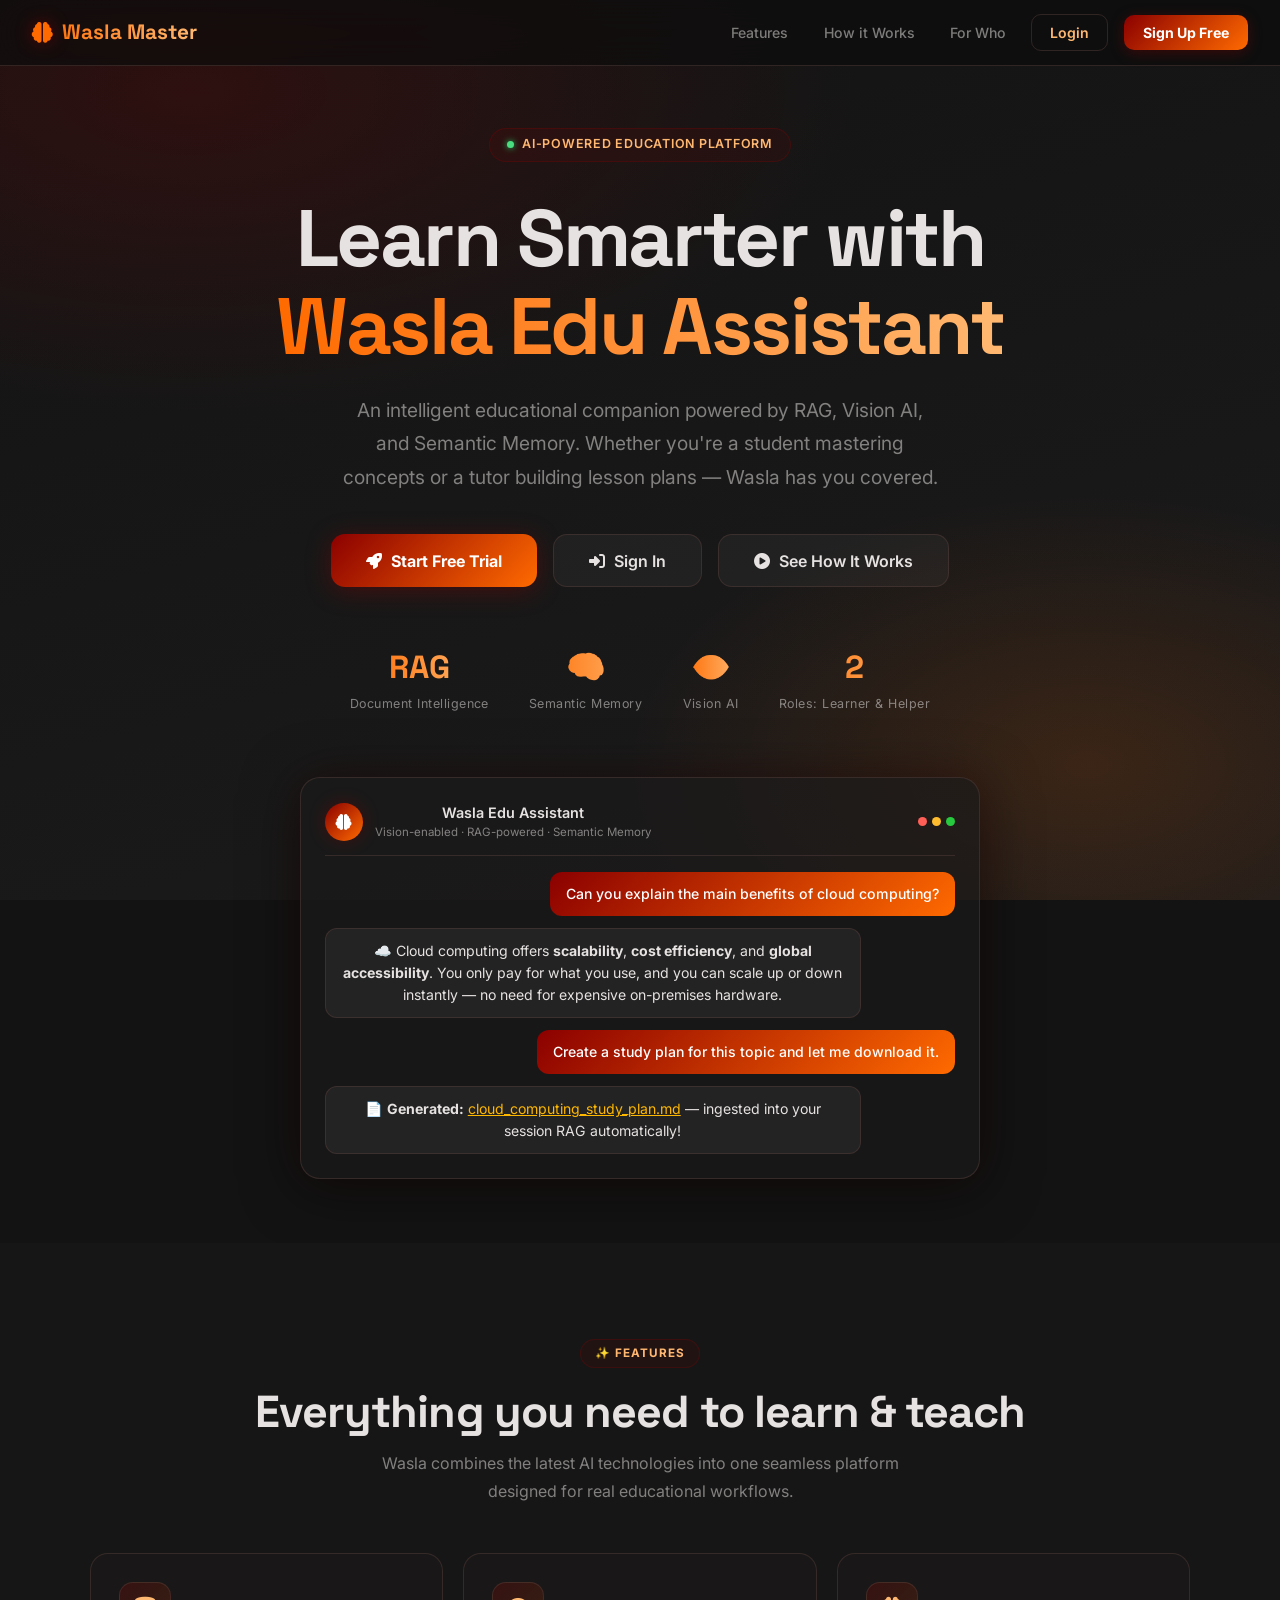
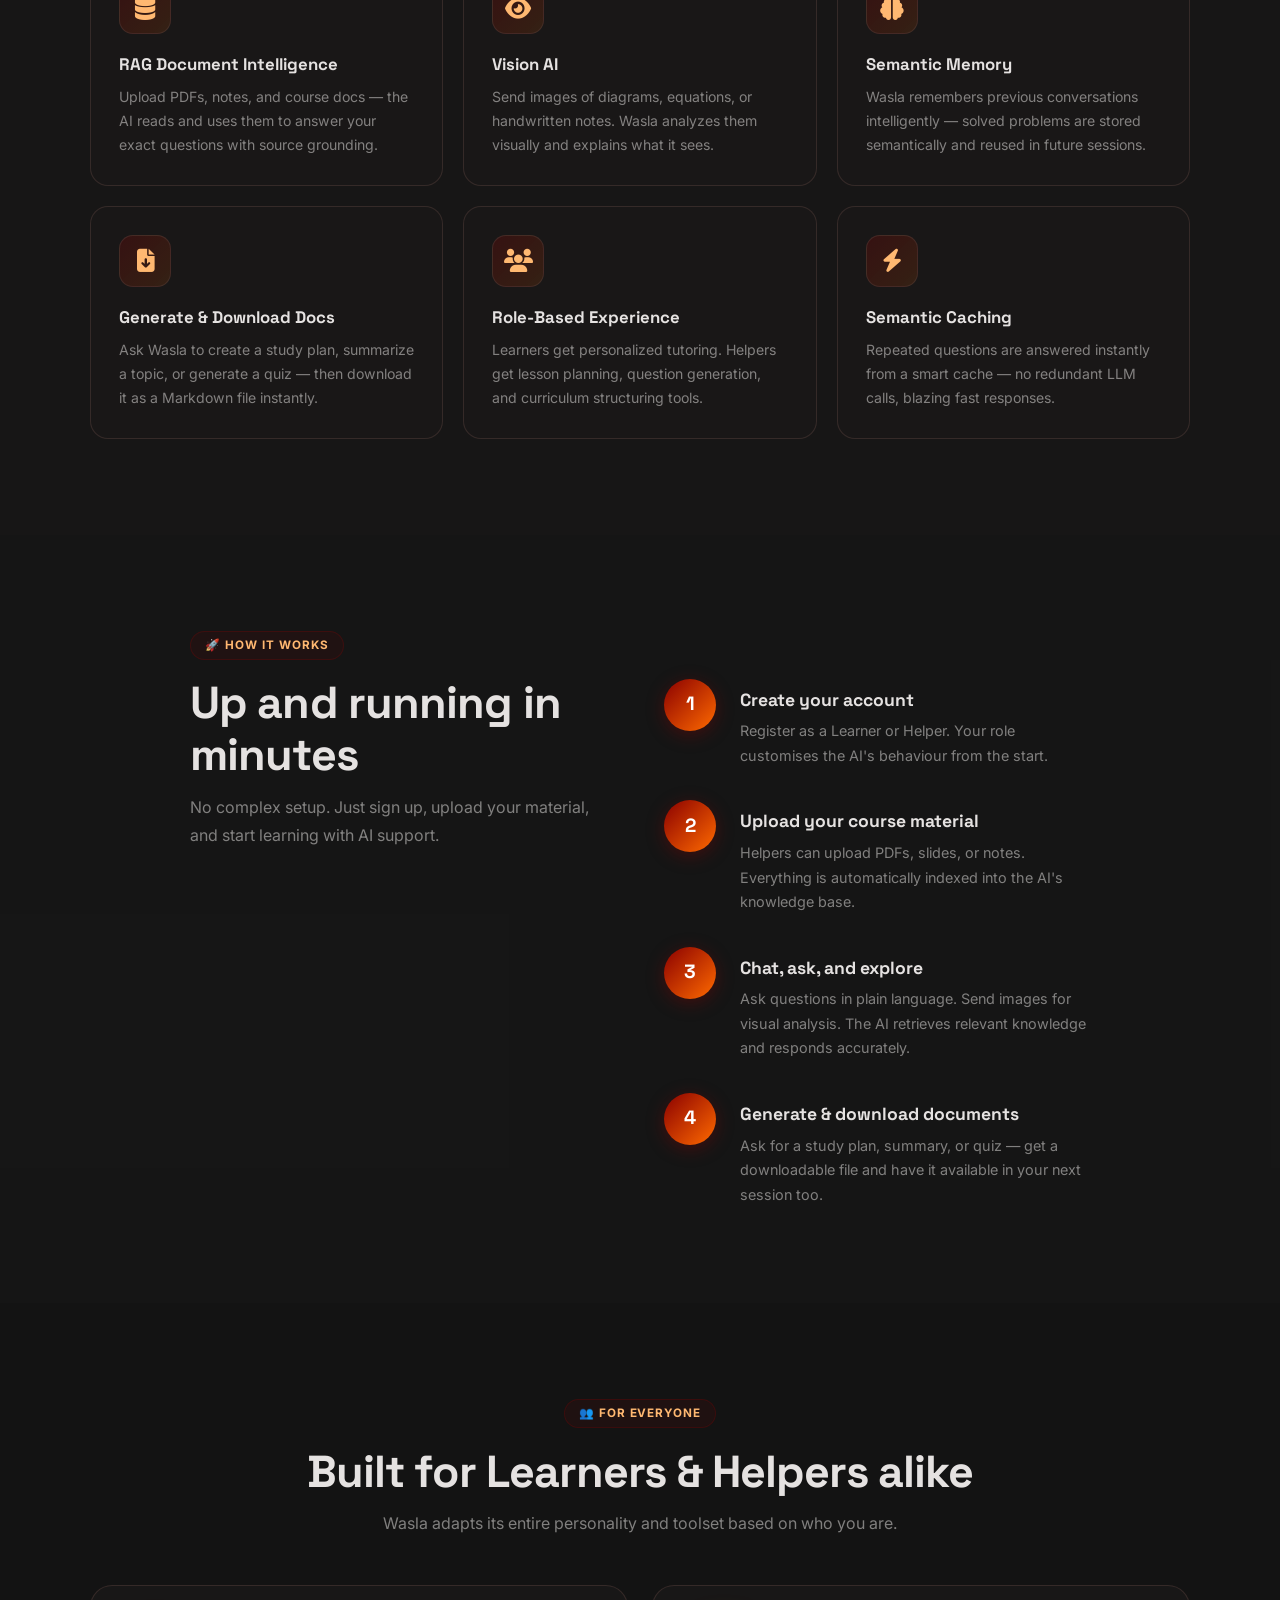
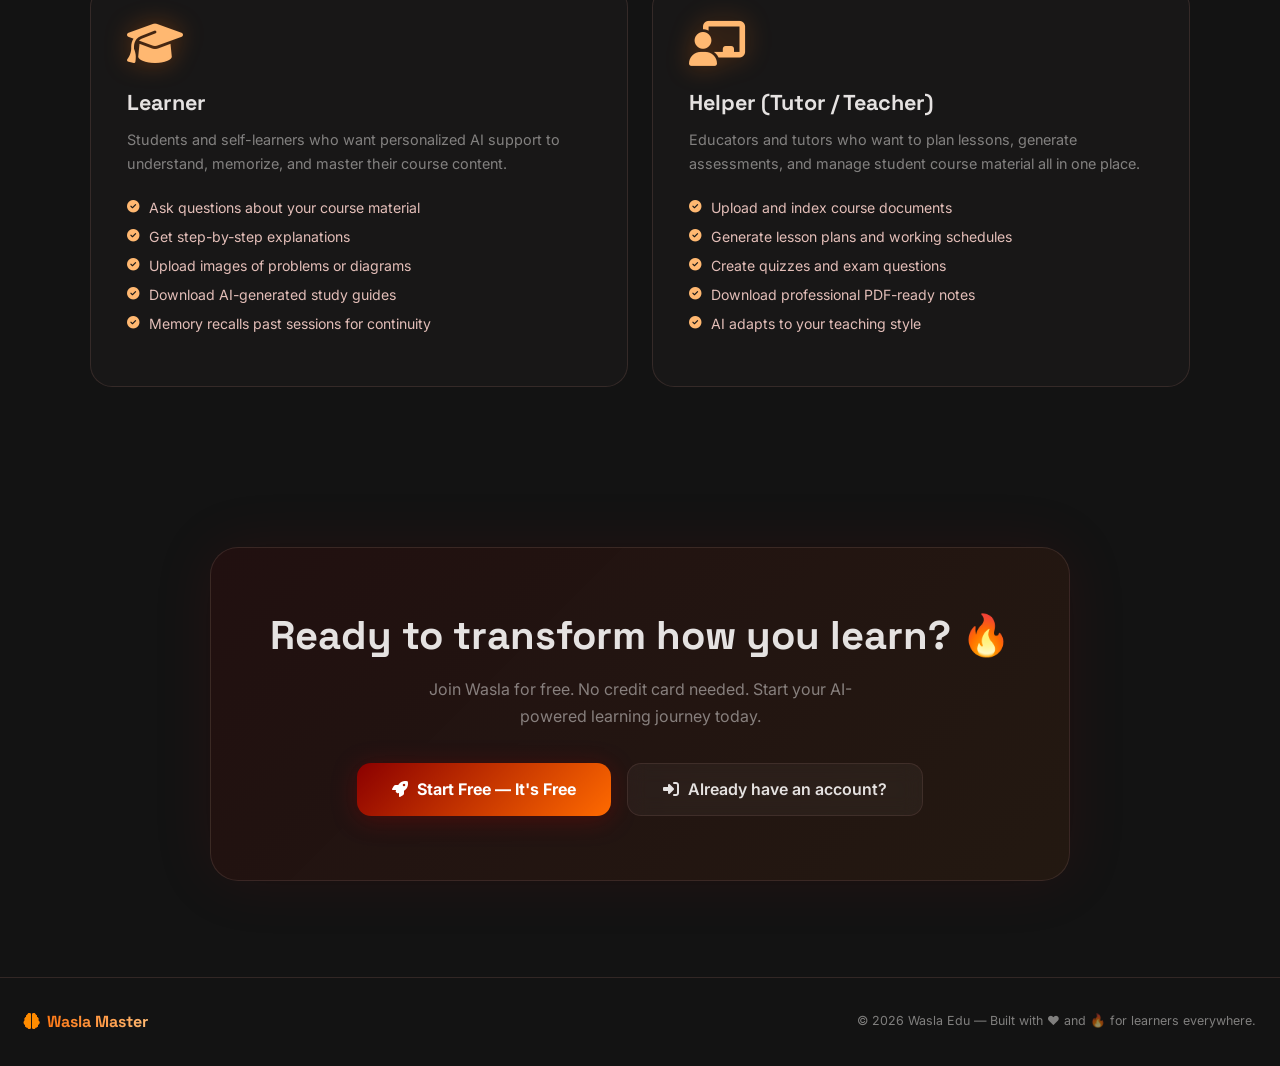
==== EducationalChatbot/templates/landing.html @ 92185893 "Great UI" ====
<!DOCTYPE html>
<html lang="en">

<head>
    <meta charset="UTF-8">
    <meta name="viewport" content="width=device-width, initial-scale=1.0">
    <title>Wasla Edu — AI-Powered Learning Platform</title>
    <meta name="description"
        content="Wasla Edu is an AI-powered educational assistant that helps learners understand, memorize, and master course material with vision, RAG, and semantic memory.">
    <link href="https://cdn.jsdelivr.net/npm/bootstrap@5.3.0/dist/css/bootstrap.min.css" rel="stylesheet">
    <link
        href="https://fonts.googleapis.com/css2?family=Inter:wght@300;400;500;600;700;800&family=Space+Grotesk:wght@400;600;700;800&display=swap"
        rel="stylesheet">
    <link rel="stylesheet" href="https://cdnjs.cloudflare.com/ajax/libs/font-awesome/6.4.0/css/all.min.css">
    <style>
        /* ── Crimson Hearth Token System ── */
        :root {
            --primary: #8B0000;
            --secondary: #FF6A00;
            --tertiary: #FFB871;
            --prim-soft: #FFB4A8;
            --tri-cont: #633800;
            --bg: #131313;
            --bg-low: #1C1B1B;
            --bg-high: #2A2A2A;
            --bg-bright: #393939;
            --txt-1: #E5E2E1;
            --txt-var: #E3BEB8;
            --txt-m: rgba(229, 226, 225, .52);
            --brd: rgba(90, 64, 60, .45);
            --brd-h: rgba(255, 106, 0, .4);
            --err: #93000A;
            --grad: linear-gradient(135deg, #8B0000, #FF6A00);
            --grad-w: linear-gradient(90deg, #FF6A00, #FFB871);
        }

        *,
        *::before,
        *::after {
            box-sizing: border-box;
            margin: 0;
            padding: 0;
        }

        html {
            scroll-behavior: smooth;
        }

        body {
            background: var(--bg);
            color: var(--txt-1);
            font-family: 'Inter', sans-serif;
            overflow-x: hidden;
        }

        body::before {
            content: '';
            position: fixed;
            inset: 0;
            z-index: 0;
            pointer-events: none;
            background:
                radial-gradient(ellipse 80% 55% at 15% 10%, rgba(139, 0, 0, .22) 0%, transparent 65%),
                radial-gradient(ellipse 60% 50% at 85% 85%, rgba(255, 106, 0, .14) 0%, transparent 60%),
                linear-gradient(165deg, #131313 0%, #1C1B1B 100%);
        }

        /* ── Navbar ── */
        .lp-nav {
            position: fixed;
            top: 0;
            left: 0;
            right: 0;
            z-index: 100;
            background: rgba(14, 14, 14, .78);
            backdrop-filter: blur(24px) saturate(180%);
            -webkit-backdrop-filter: blur(24px) saturate(180%);
            border-bottom: 1px solid var(--brd);
            padding: 0.85rem 2rem;
            display: flex;
            align-items: center;
            justify-content: space-between;
        }

        .lp-brand {
            font-family: 'Space Grotesk', sans-serif;
            font-size: 1.3rem;
            font-weight: 800;
            background: var(--grad-w);
            -webkit-background-clip: text;
            -webkit-text-fill-color: transparent;
            background-clip: text;
            display: flex;
            align-items: center;
            gap: 0.55rem;
            text-decoration: none;
        }

        .lp-brand i {
            -webkit-text-fill-color: initial;
            color: var(--secondary);
            filter: drop-shadow(0 0 8px rgba(139, 0, 0, .6));
        }

        .lp-nav-links {
            display: flex;
            align-items: center;
            gap: 1rem;
        }

        .lp-link {
            color: var(--txt-m);
            font-size: 0.88rem;
            font-weight: 500;
            text-decoration: none;
            padding: 0.4rem 0.6rem;
            border-radius: 8px;
            transition: color .2s, background .2s;
        }

        .lp-link:hover {
            color: var(--txt-1);
            background: rgba(139, 0, 0, .1);
        }

        .btn-nav-login {
            border: 1px solid var(--brd);
            border-radius: 10px;
            padding: 0.45rem 1.1rem;
            color: var(--tertiary);
            background: transparent;
            font-size: 0.88rem;
            font-weight: 600;
            text-decoration: none;
            transition: all .2s;
        }

        .btn-nav-login:hover {
            background: rgba(139, 0, 0, .12);
            border-color: var(--brd-h);
            color: var(--tertiary);
        }

        .btn-nav-cta {
            background: var(--grad);
            border: none;
            border-radius: 10px;
            padding: 0.45rem 1.2rem;
            color: #fff;
            font-size: 0.88rem;
            font-weight: 700;
            text-decoration: none;
            transition: all .2s;
            box-shadow: 0 3px 14px rgba(139, 0, 0, .35);
        }

        .btn-nav-cta:hover {
            transform: translateY(-1px);
            box-shadow: 0 5px 22px rgba(255, 106, 0, .45);
            color: #fff;
        }

        /* ── Hero ── */
        .hero {
            position: relative;
            z-index: 1;
            min-height: 100vh;
            display: flex;
            flex-direction: column;
            align-items: center;
            justify-content: center;
            text-align: center;
            padding: 8rem 1.5rem 4rem;
        }

        .hero-badge {
            display: inline-flex;
            align-items: center;
            gap: 0.5rem;
            background: rgba(139, 0, 0, .1);
            border: 1px solid rgba(139, 0, 0, .28);
            border-radius: 50px;
            padding: 0.4rem 1.1rem;
            font-size: 0.78rem;
            font-weight: 600;
            letter-spacing: 0.06em;
            color: var(--tertiary);
            text-transform: uppercase;
            margin-bottom: 2rem;
            animation: fadeInDown 0.7s ease both;
        }

        .hero-badge span {
            width: 7px;
            height: 7px;
            border-radius: 50%;
            background: #4ade80;
            box-shadow: 0 0 6px #22c55e;
            animation: pulse 2s infinite;
        }

        @keyframes pulse {

            0%,
            100% {
                opacity: 1
            }

            50% {
                opacity: .5
            }
        }

        .hero-title {
            font-family: 'Space Grotesk', sans-serif;
            font-size: clamp(2.6rem, 7vw, 5rem);
            font-weight: 800;
            line-height: 1.1;
            letter-spacing: -0.03em;
            margin-bottom: 1.5rem;
            animation: fadeInDown 0.8s 0.1s ease both;
        }

        .hero-title .grad {
            background: var(--grad-w);
            -webkit-background-clip: text;
            -webkit-text-fill-color: transparent;
            background-clip: text;
        }

        .hero-sub {
            font-size: clamp(1rem, 2.5vw, 1.2rem);
            color: var(--txt-m);
            max-width: 600px;
            line-height: 1.75;
            margin-bottom: 2.5rem;
            animation: fadeInDown 0.8s 0.2s ease both;
        }

        .hero-ctas {
            display: flex;
            flex-wrap: wrap;
            gap: 1rem;
            justify-content: center;
            animation: fadeInDown 0.8s 0.3s ease both;
        }

        .btn-hero-primary {
            background: var(--grad);
            border: none;
            border-radius: 14px;
            padding: 0.85rem 2.2rem;
            font-size: 1rem;
            font-weight: 700;
            color: #fff;
            text-decoration: none;
            display: inline-flex;
            align-items: center;
            gap: 0.55rem;
            box-shadow: 0 4px 24px rgba(139, 0, 0, .38);
            transition: all .22s;
        }

        .btn-hero-primary:hover {
            transform: translateY(-3px) scale(1.03);
            box-shadow: 0 8px 36px rgba(255, 106, 0, .5);
            color: #fff;
        }

        .btn-hero-secondary {
            background: rgba(255, 255, 255, .04);
            border: 1px solid var(--brd);
            border-radius: 14px;
            padding: 0.85rem 2.2rem;
            font-size: 1rem;
            font-weight: 600;
            color: var(--txt-1);
            text-decoration: none;
            display: inline-flex;
            align-items: center;
            gap: 0.55rem;
            backdrop-filter: blur(10px);
            transition: all .22s;
        }

        .btn-hero-secondary:hover {
            background: rgba(139, 0, 0, .1);
            border-color: var(--brd-h);
            color: var(--txt-1);
            transform: translateY(-2px);
        }

        .hero-stats {
            display: flex;
            gap: 2.5rem;
            flex-wrap: wrap;
            justify-content: center;
            margin-top: 3.5rem;
            animation: fadeIn 1s 0.5s ease both;
        }

        .stat {
            text-align: center;
        }

        .stat-num {
            font-family: 'Space Grotesk', sans-serif;
            font-size: 2rem;
            font-weight: 800;
            background: var(--grad-w);
            -webkit-background-clip: text;
            -webkit-text-fill-color: transparent;
            background-clip: text;
        }

        .stat-label {
            font-size: 0.78rem;
            color: var(--txt-m);
            margin-top: 0.2rem;
            letter-spacing: 0.04em;
        }

        /* chat preview */
        .hero-visual {
            position: relative;
            z-index: 1;
            margin-top: 4rem;
            animation: fadeInUp 1s 0.4s ease both;
        }

        .chat-preview {
            background: rgba(28, 27, 27, .7);
            border: 1px solid var(--brd);
            border-radius: 20px;
            padding: 1.5rem;
            max-width: 680px;
            margin: 0 auto;
            backdrop-filter: blur(24px);
            box-shadow: 0 8px 56px rgba(0, 0, 0, .55), 0 0 48px rgba(139, 0, 0, .12);
        }

        .chat-preview-header {
            display: flex;
            align-items: center;
            gap: 0.75rem;
            border-bottom: 1px solid var(--brd);
            padding-bottom: 0.85rem;
            margin-bottom: 1rem;
        }

        .cp-avatar {
            width: 38px;
            height: 38px;
            border-radius: 50%;
            background: var(--grad);
            display: flex;
            align-items: center;
            justify-content: center;
            font-size: 1rem;
            color: #fff;
            box-shadow: 0 0 16px rgba(139, 0, 0, .35);
        }

        .cp-title {
            font-weight: 600;
            font-size: 0.9rem;
            color: var(--txt-1);
        }

        .cp-sub {
            font-size: 0.72rem;
            color: var(--txt-m);
        }

        .cp-dots {
            display: flex;
            gap: 5px;
            margin-left: auto;
        }

        .cp-dots span {
            width: 9px;
            height: 9px;
            border-radius: 50%;
        }

        .cp-dots span:nth-child(1) {
            background: #ff5f56;
        }

        .cp-dots span:nth-child(2) {
            background: #febc2e;
        }

        .cp-dots span:nth-child(3) {
            background: #27c93f;
        }

        .cp-messages {
            display: flex;
            flex-direction: column;
            gap: 0.75rem;
        }

        .cp-bubble {
            padding: 0.7rem 1rem;
            border-radius: 12px;
            font-size: 0.88rem;
            line-height: 1.55;
            max-width: 85%;
        }

        .cp-bubble.bot {
            background: rgba(255, 255, 255, .05);
            border: 1px solid var(--brd);
            color: var(--txt-1);
        }

        .cp-bubble.user {
            background: var(--grad);
            color: #fff;
            font-weight: 500;
            align-self: flex-end;
        }

        /* ── Section base ── */
        section {
            position: relative;
            z-index: 1;
            padding: 6rem 1.5rem;
        }

        .section-label {
            display: inline-block;
            background: rgba(139, 0, 0, .1);
            border: 1px solid rgba(139, 0, 0, .25);
            border-radius: 50px;
            padding: 0.3rem 0.9rem;
            font-size: 0.73rem;
            font-weight: 700;
            letter-spacing: 0.08em;
            color: var(--tertiary);
            text-transform: uppercase;
            margin-bottom: 1.1rem;
        }

        .section-title {
            font-family: 'Space Grotesk', sans-serif;
            font-size: clamp(1.8rem, 4vw, 2.8rem);
            font-weight: 800;
            line-height: 1.15;
            letter-spacing: -0.02em;
        }

        .section-sub {
            font-size: 1rem;
            color: var(--txt-m);
            max-width: 560px;
            line-height: 1.75;
            margin-top: 0.75rem;
        }

        /* ── Features ── */
        #features {
            background: rgba(28, 27, 27, .5);
        }

        .feature-grid {
            display: grid;
            grid-template-columns: repeat(auto-fit, minmax(270px, 1fr));
            gap: 1.25rem;
            margin-top: 3rem;
        }

        .feature-card {
            background: rgba(28, 27, 27, .7);
            border: 1px solid var(--brd);
            border-radius: 18px;
            padding: 1.75rem;
            transition: transform .25s, box-shadow .25s, border-color .25s;
        }

        .feature-card:hover {
            transform: translateY(-6px);
            box-shadow: 0 12px 40px rgba(139, 0, 0, .2);
            border-color: var(--brd-h);
        }

        .feature-icon {
            width: 52px;
            height: 52px;
            border-radius: 14px;
            background: linear-gradient(135deg, rgba(139, 0, 0, .25), rgba(255, 106, 0, .12));
            border: 1px solid var(--brd);
            display: flex;
            align-items: center;
            justify-content: center;
            font-size: 1.45rem;
            color: var(--tertiary);
            margin-bottom: 1.1rem;
        }

        .feature-title {
            font-family: 'Space Grotesk', sans-serif;
            font-size: 1.05rem;
            font-weight: 700;
            margin-bottom: 0.5rem;
            color: var(--txt-1);
        }

        .feature-desc {
            font-size: 0.88rem;
            color: var(--txt-m);
            line-height: 1.7;
        }

        /* ── How To Use ── */
        .steps {
            display: flex;
            flex-direction: column;
            gap: 2rem;
            margin-top: 3rem;
            max-width: 750px;
        }

        .step {
            display: flex;
            gap: 1.5rem;
            align-items: flex-start;
        }

        .step-num {
            flex-shrink: 0;
            width: 52px;
            height: 52px;
            border-radius: 50%;
            background: var(--grad);
            display: flex;
            align-items: center;
            justify-content: center;
            font-family: 'Space Grotesk', sans-serif;
            font-size: 1.2rem;
            font-weight: 800;
            color: #fff;
            box-shadow: 0 4px 18px rgba(139, 0, 0, .38);
        }

        .step-body {
            padding-top: 0.5rem;
        }

        .step-title {
            font-family: 'Space Grotesk', sans-serif;
            font-size: 1.1rem;
            font-weight: 700;
            margin-bottom: 0.4rem;
            color: var(--txt-1);
        }

        .step-desc {
            font-size: 0.9rem;
            color: var(--txt-m);
            line-height: 1.7;
        }

        /* ── Roles ── */
        .roles-grid {
            display: grid;
            grid-template-columns: 1fr 1fr;
            gap: 1.5rem;
            margin-top: 3rem;
        }

        .role-card-lp {
            background: rgba(28, 27, 27, .7);
            border: 1px solid var(--brd);
            border-radius: 22px;
            padding: 2.25rem;
            transition: transform .25s, box-shadow .25s;
        }

        .role-card-lp:hover {
            transform: translateY(-5px);
            box-shadow: 0 10px 36px rgba(139, 0, 0, .2);
        }

        .role-icon-big {
            font-size: 2.8rem;
            color: var(--tertiary);
            filter: drop-shadow(0 0 12px rgba(255, 106, 0, .35));
            margin-bottom: 1.25rem;
            display: block;
        }

        .role-name-big {
            font-family: 'Space Grotesk', sans-serif;
            font-size: 1.35rem;
            font-weight: 800;
            margin-bottom: 0.5rem;
            color: var(--txt-1);
        }

        .role-desc-big {
            font-size: 0.9rem;
            color: var(--txt-m);
            line-height: 1.7;
            margin-bottom: 1.25rem;
        }

        .role-bullets {
            list-style: none;
            padding: 0;
            display: flex;
            flex-direction: column;
            gap: 0.5rem;
        }

        .role-bullets li {
            font-size: 0.88rem;
            color: var(--txt-var);
            display: flex;
            gap: 0.6rem;
            align-items: center;
        }

        .role-bullets li i {
            color: var(--tertiary);
            font-size: 0.78rem;
            flex-shrink: 0;
        }

        /* ── CTA Banner ── */
        .cta-banner {
            background: linear-gradient(135deg, rgba(139, 0, 0, .12), rgba(255, 106, 0, .07));
            border: 1px solid var(--brd);
            border-radius: 28px;
            text-align: center;
            padding: 4rem 2rem;
            box-shadow: 0 0 60px rgba(139, 0, 0, .12);
        }

        .cta-title {
            font-family: 'Space Grotesk', sans-serif;
            font-size: clamp(1.8rem, 4vw, 2.5rem);
            font-weight: 800;
            margin-bottom: 1rem;
        }

        .cta-sub {
            font-size: 1rem;
            color: var(--txt-m);
            max-width: 480px;
            margin: 0 auto 2rem;
            line-height: 1.7;
        }

        /* ── Footer ── */
        footer {
            position: relative;
            z-index: 1;
            border-top: 1px solid var(--brd);
            padding: 2rem 1.5rem;
            display: flex;
            justify-content: space-between;
            align-items: center;
            flex-wrap: wrap;
            gap: 1rem;
        }

        footer .brand {
            font-family: 'Space Grotesk', sans-serif;
            font-size: 1rem;
            font-weight: 700;
            background: var(--grad-w);
            -webkit-background-clip: text;
            -webkit-text-fill-color: transparent;
            background-clip: text;
        }

        footer .copy {
            font-size: 0.78rem;
            color: var(--txt-m);
        }

        @keyframes fadeInDown {
            from {
                opacity: 0;
                transform: translateY(-24px)
            }

            to {
                opacity: 1;
                transform: none
            }
        }

        @keyframes fadeInUp {
            from {
                opacity: 0;
                transform: translateY(24px)
            }

            to {
                opacity: 1;
                transform: none
            }
        }

        @keyframes fadeIn {
            from {
                opacity: 0
            }

            to {
                opacity: 1
            }
        }

        .reveal {
            opacity: 0;
            transform: translateY(30px);
            transition: opacity .7s ease, transform .7s ease;
        }

        .reveal.visible {
            opacity: 1;
            transform: none;
        }

        @media(max-width:768px) {
            .roles-grid {
                grid-template-columns: 1fr;
            }

            .lp-nav-links .lp-link {
                display: none;
            }

            #how-to-use>div {
                grid-template-columns: 1fr !important;
            }
        }

        @media(max-width:480px) {
            .lp-nav {
                padding: .8rem 1rem;
            }

            .hero {
                padding: 7rem 1rem 3rem;
            }

            .btn-hero-primary,
            .btn-hero-secondary {
                padding: .75rem 1.5rem;
                font-size: .92rem;
            }
        }
    </style>
</head>

<body>

    <!-- ── Nav ─────────────────────────────────────────────────────────── -->
    <nav class="lp-nav">
        <a class="lp-brand" href="/landing">
            <i class="fas fa-brain"></i> Wasla Master
        </a>
        <div class="lp-nav-links">
            <a class="lp-link" href="#features">Features</a>
            <a class="lp-link" href="#how-to-use">How it Works</a>
            <a class="lp-link" href="#roles">For Who</a>
            <a class="btn-nav-login" href="/login">Login</a>
            <a class="btn-nav-cta" href="/register">Sign Up Free</a>
        </div>
    </nav>

    <!-- ── Hero ─────────────────────────────────────────────────────────── -->
    <section class="hero" id="home">
        <div class="hero-badge">
            <span></span> AI-Powered Education Platform
        </div>
        <h1 class="hero-title">
            Learn Smarter with<br>
            <span class="grad">Wasla Edu Assistant</span>
        </h1>
        <p class="hero-sub">
            An intelligent educational companion powered by RAG, Vision AI, and Semantic Memory.
            Whether you're a student mastering concepts or a tutor building lesson plans — Wasla has you covered.
        </p>
        <div class="hero-ctas">
            <a href="/register" class="btn-hero-primary">
                <i class="fas fa-rocket"></i> Start Free Trial
            </a>
            <a href="/login" class="btn-hero-secondary">
                <i class="fas fa-sign-in-alt"></i> Sign In
            </a>
            <a href="#how-to-use" class="btn-hero-secondary">
                <i class="fas fa-play-circle"></i> See How It Works
            </a>
        </div>

        <div class="hero-stats">
            <div class="stat">
                <div class="stat-num">RAG</div>
                <div class="stat-label">Document Intelligence</div>
            </div>
            <div class="stat">
                <div class="stat-num">🧠</div>
                <div class="stat-label">Semantic Memory</div>
            </div>
            <div class="stat">
                <div class="stat-num">👁️</div>
                <div class="stat-label">Vision AI</div>
            </div>
            <div class="stat">
                <div class="stat-num">2</div>
                <div class="stat-label">Roles: Learner & Helper</div>
            </div>
        </div>

        <!-- chat preview card -->
        <div class="hero-visual" style="width: 100%; max-width: 680px;">
            <div class="chat-preview">
                <div class="chat-preview-header">
                    <div class="cp-avatar"><i class="fas fa-brain"></i></div>
                    <div>
                        <div class="cp-title">Wasla Edu Assistant</div>
                        <div class="cp-sub">Vision-enabled · RAG-powered · Semantic Memory</div>
                    </div>
                    <div class="cp-dots">
                        <span></span><span></span><span></span>
                    </div>
                </div>
                <div class="cp-messages">
                    <div class="cp-bubble user">Can you explain the main benefits of cloud computing?</div>
                    <div class="cp-bubble bot">
                        ☁️ Cloud computing offers <strong>scalability</strong>, <strong>cost efficiency</strong>, and
                        <strong>global accessibility</strong>. You only pay for what you use, and you can scale up or
                        down instantly — no need for expensive on-premises hardware.
                    </div>
                    <div class="cp-bubble user">Create a study plan for this topic and let me download it.</div>
                    <div class="cp-bubble bot">
                        📄 <strong>Generated:</strong> <span
                            style="color:#ffb800; text-decoration:underline">cloud_computing_study_plan.md</span> —
                        ingested into your session RAG automatically!
                    </div>
                </div>
            </div>
        </div>
    </section>

    <!-- ── Features ─────────────────────────────────────────────────────── -->
    <section id="features">
        <div style="max-width: 1100px; margin: 0 auto;">
            <div class="text-center reveal">
                <div class="section-label">✨ Features</div>
                <h2 class="section-title">Everything you need to learn & teach</h2>
                <p class="section-sub mx-auto">Wasla combines the latest AI technologies into one seamless platform
                    designed for real educational workflows.</p>
            </div>
            <div class="feature-grid">
                <div class="feature-card reveal">
                    <div class="feature-icon"><i class="fas fa-database"></i></div>
                    <div class="feature-title">RAG Document Intelligence</div>
                    <div class="feature-desc">Upload PDFs, notes, and course docs — the AI reads and uses them to answer
                        your exact questions with source grounding.</div>
                </div>
                <div class="feature-card reveal">
                    <div class="feature-icon"><i class="fas fa-eye"></i></div>
                    <div class="feature-title">Vision AI</div>
                    <div class="feature-desc">Send images of diagrams, equations, or handwritten notes. Wasla analyzes
                        them visually and explains what it sees.</div>
                </div>
                <div class="feature-card reveal">
                    <div class="feature-icon"><i class="fas fa-brain"></i></div>
                    <div class="feature-title">Semantic Memory</div>
                    <div class="feature-desc">Wasla remembers previous conversations intelligently — solved problems are
                        stored semantically and reused in future sessions.</div>
                </div>
                <div class="feature-card reveal">
                    <div class="feature-icon"><i class="fas fa-file-download"></i></div>
                    <div class="feature-title">Generate & Download Docs</div>
                    <div class="feature-desc">Ask Wasla to create a study plan, summarize a topic, or generate a quiz —
                        then download it as a Markdown file instantly.</div>
                </div>
                <div class="feature-card reveal">
                    <div class="feature-icon"><i class="fas fa-users"></i></div>
                    <div class="feature-title">Role-Based Experience</div>
                    <div class="feature-desc">Learners get personalized tutoring. Helpers get lesson planning, question
                        generation, and curriculum structuring tools.</div>
                </div>
                <div class="feature-card reveal">
                    <div class="feature-icon"><i class="fas fa-bolt"></i></div>
                    <div class="feature-title">Semantic Caching</div>
                    <div class="feature-desc">Repeated questions are answered instantly from a smart cache — no
                        redundant LLM calls, blazing fast responses.</div>
                </div>
            </div>
        </div>
    </section>

    <!-- ── How To Use ────────────────────────────────────────────────────── -->
    <section id="how-to-use" style="background: rgba(255,255,255,.012);">
        <div
            style="max-width: 900px; margin: 0 auto; display: grid; grid-template-columns: 1fr 1fr; gap: 3rem; align-items: start;">
            <div class="reveal">
                <div class="section-label">🚀 How It Works</div>
                <h2 class="section-title">Up and running in minutes</h2>
                <p class="section-sub">No complex setup. Just sign up, upload your material, and start learning with AI
                    support.</p>
            </div>
            <div class="steps reveal">
                <div class="step">
                    <div class="step-num">1</div>
                    <div class="step-body">
                        <div class="step-title">Create your account</div>
                        <div class="step-desc">Register as a Learner or Helper. Your role customises the AI's behaviour
                            from the start.</div>
                    </div>
                </div>
                <div class="step">
                    <div class="step-num">2</div>
                    <div class="step-body">
                        <div class="step-title">Upload your course material</div>
                        <div class="step-desc">Helpers can upload PDFs, slides, or notes. Everything is automatically
                            indexed into the AI's knowledge base.</div>
                    </div>
                </div>
                <div class="step">
                    <div class="step-num">3</div>
                    <div class="step-body">
                        <div class="step-title">Chat, ask, and explore</div>
                        <div class="step-desc">Ask questions in plain language. Send images for visual analysis. The AI
                            retrieves relevant knowledge and responds accurately.</div>
                    </div>
                </div>
                <div class="step">
                    <div class="step-num">4</div>
                    <div class="step-body">
                        <div class="step-title">Generate & download documents</div>
                        <div class="step-desc">Ask for a study plan, summary, or quiz — get a downloadable file and have
                            it available in your next session too.</div>
                    </div>
                </div>
            </div>
        </div>
    </section>

    <!-- ── Roles / About ─────────────────────────────────────────────────── -->
    <section id="roles">
        <div style="max-width: 1100px; margin: 0 auto;">
            <div class="text-center reveal">
                <div class="section-label">👥 For Everyone</div>
                <h2 class="section-title">Built for Learners & Helpers alike</h2>
                <p class="section-sub mx-auto">Wasla adapts its entire personality and toolset based on who you are.</p>
            </div>
            <div class="roles-grid reveal" style="margin-top: 3rem;">
                <div class="role-card-lp">
                    <i class="fas fa-graduation-cap role-icon-big"></i>
                    <div class="role-name-big">Learner</div>
                    <div class="role-desc-big">Students and self-learners who want personalized AI support to
                        understand, memorize, and master their course content.</div>
                    <ul class="role-bullets">
                        <li><i class="fas fa-check-circle"></i> Ask questions about your course material</li>
                        <li><i class="fas fa-check-circle"></i> Get step-by-step explanations</li>
                        <li><i class="fas fa-check-circle"></i> Upload images of problems or diagrams</li>
                        <li><i class="fas fa-check-circle"></i> Download AI-generated study guides</li>
                        <li><i class="fas fa-check-circle"></i> Memory recalls past sessions for continuity</li>
                    </ul>
                </div>
                <div class="role-card-lp">
                    <i class="fas fa-chalkboard-teacher role-icon-big"></i>
                    <div class="role-name-big">Helper (Tutor / Teacher)</div>
                    <div class="role-desc-big">Educators and tutors who want to plan lessons, generate assessments, and
                        manage student course material all in one place.</div>
                    <ul class="role-bullets">
                        <li><i class="fas fa-check-circle"></i> Upload and index course documents</li>
                        <li><i class="fas fa-check-circle"></i> Generate lesson plans and working schedules</li>
                        <li><i class="fas fa-check-circle"></i> Create quizzes and exam questions</li>
                        <li><i class="fas fa-check-circle"></i> Download professional PDF-ready notes</li>
                        <li><i class="fas fa-check-circle"></i> AI adapts to your teaching style</li>
                    </ul>
                </div>
            </div>
        </div>
    </section>

    <!-- ── CTA ────────────────────────────────────────────────────────────── -->
    <section style="padding: 4rem 1.5rem 6rem;">
        <div style="max-width: 860px; margin: 0 auto;">
            <div class="cta-banner reveal">
                <h2 class="cta-title">Ready to transform how you learn? 🔥</h2>
                <p class="cta-sub">Join Wasla for free. No credit card needed. Start your AI-powered learning journey
                    today.</p>
                <div style="display:flex; gap:1rem; justify-content:center; flex-wrap:wrap;">
                    <a href="/register" class="btn-hero-primary">
                        <i class="fas fa-rocket"></i> Start Free — It's Free
                    </a>
                    <a href="/login" class="btn-hero-secondary">
                        <i class="fas fa-sign-in-alt"></i> Already have an account?
                    </a>
                </div>
            </div>
        </div>
    </section>

    <!-- ── Footer ─────────────────────────────────────────────────────────── -->
    <footer>
        <span class="brand"><i class="fas fa-brain"
                style="-webkit-text-fill-color:initial;color:#ff8c00;margin-right:.45rem"></i>Wasla Master</span>
        <span class="copy">© 2026 Wasla Edu — Built with ❤️ and 🔥 for learners everywhere.</span>
    </footer>

    <script src="https://cdn.jsdelivr.net/npm/bootstrap@5.3.0/dist/js/bootstrap.bundle.min.js"></script>
    <script>
        /* Scroll reveal */
        const observer = new IntersectionObserver((entries) => {
            entries.forEach(e => { if (e.isIntersecting) e.target.classList.add('visible'); });
        }, { threshold: 0.12 });
        document.querySelectorAll('.reveal').forEach(el => observer.observe(el));
    </script>
</body>

</html>
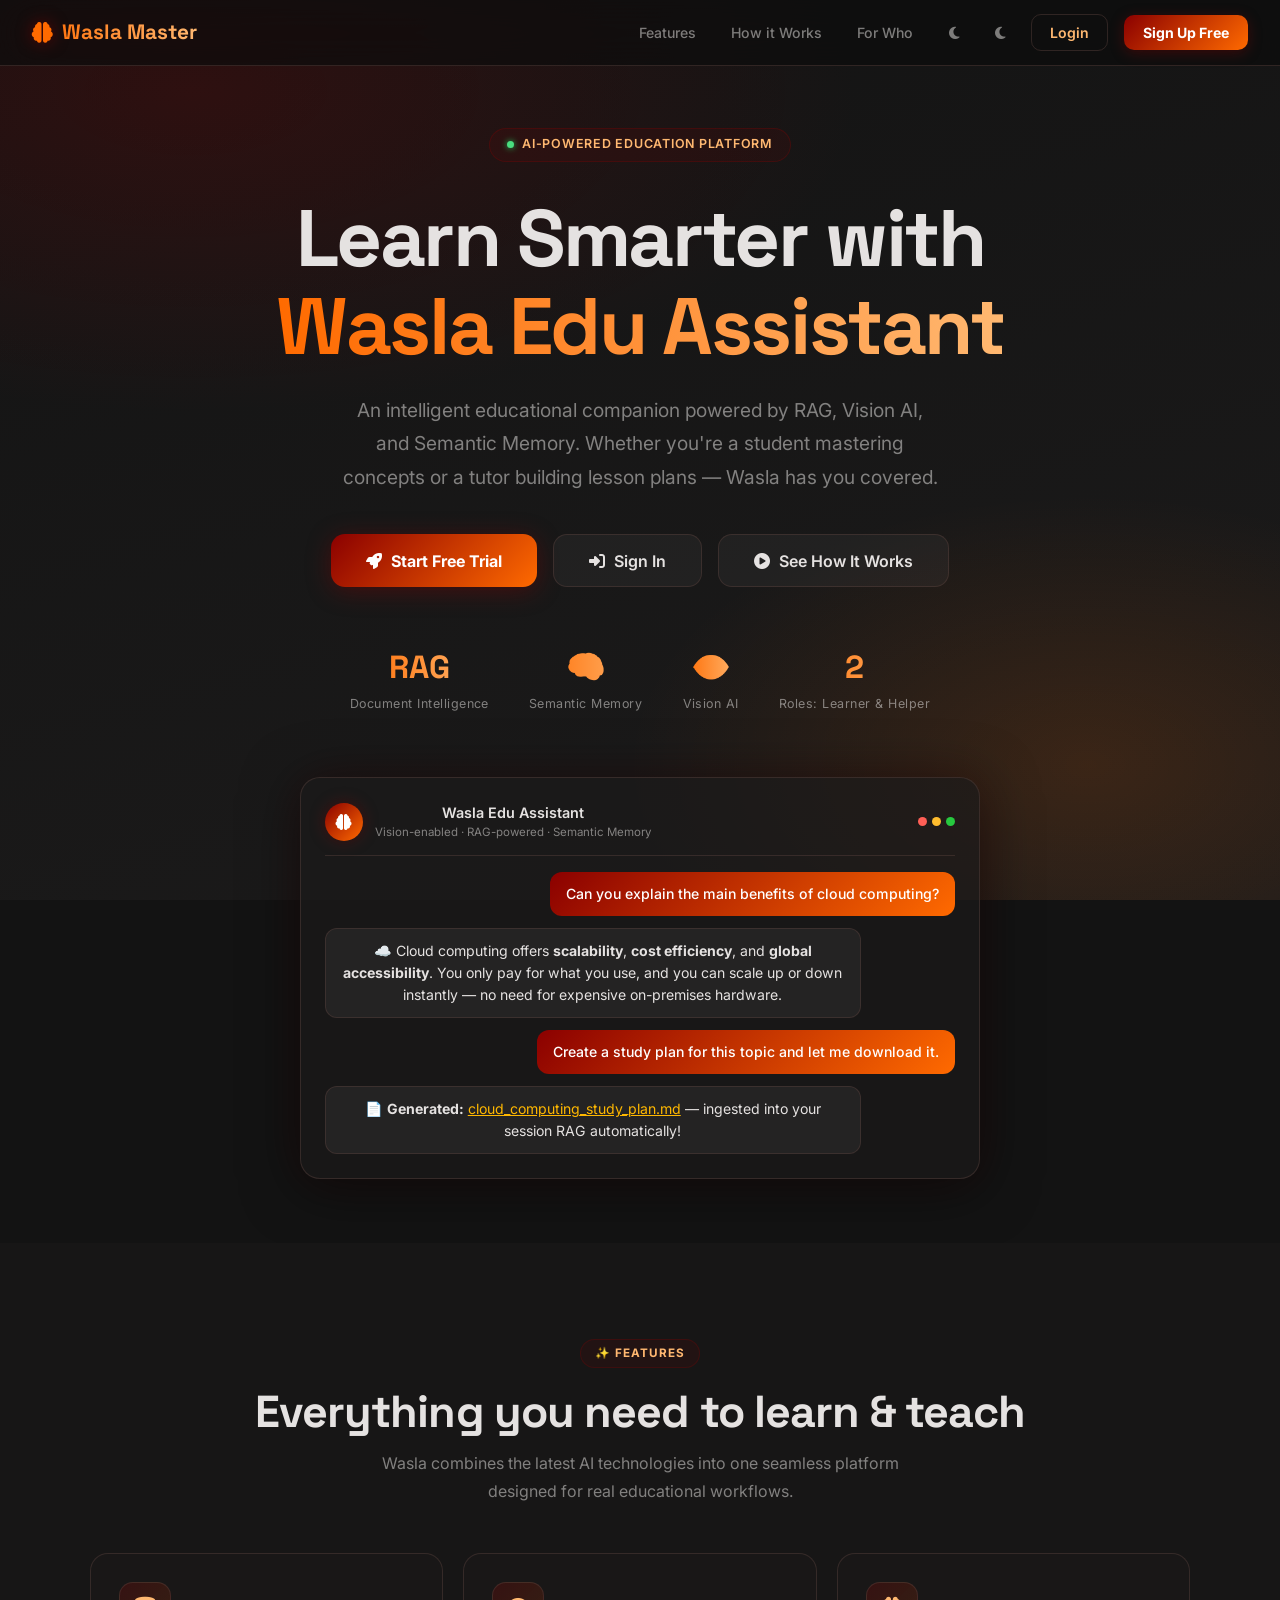
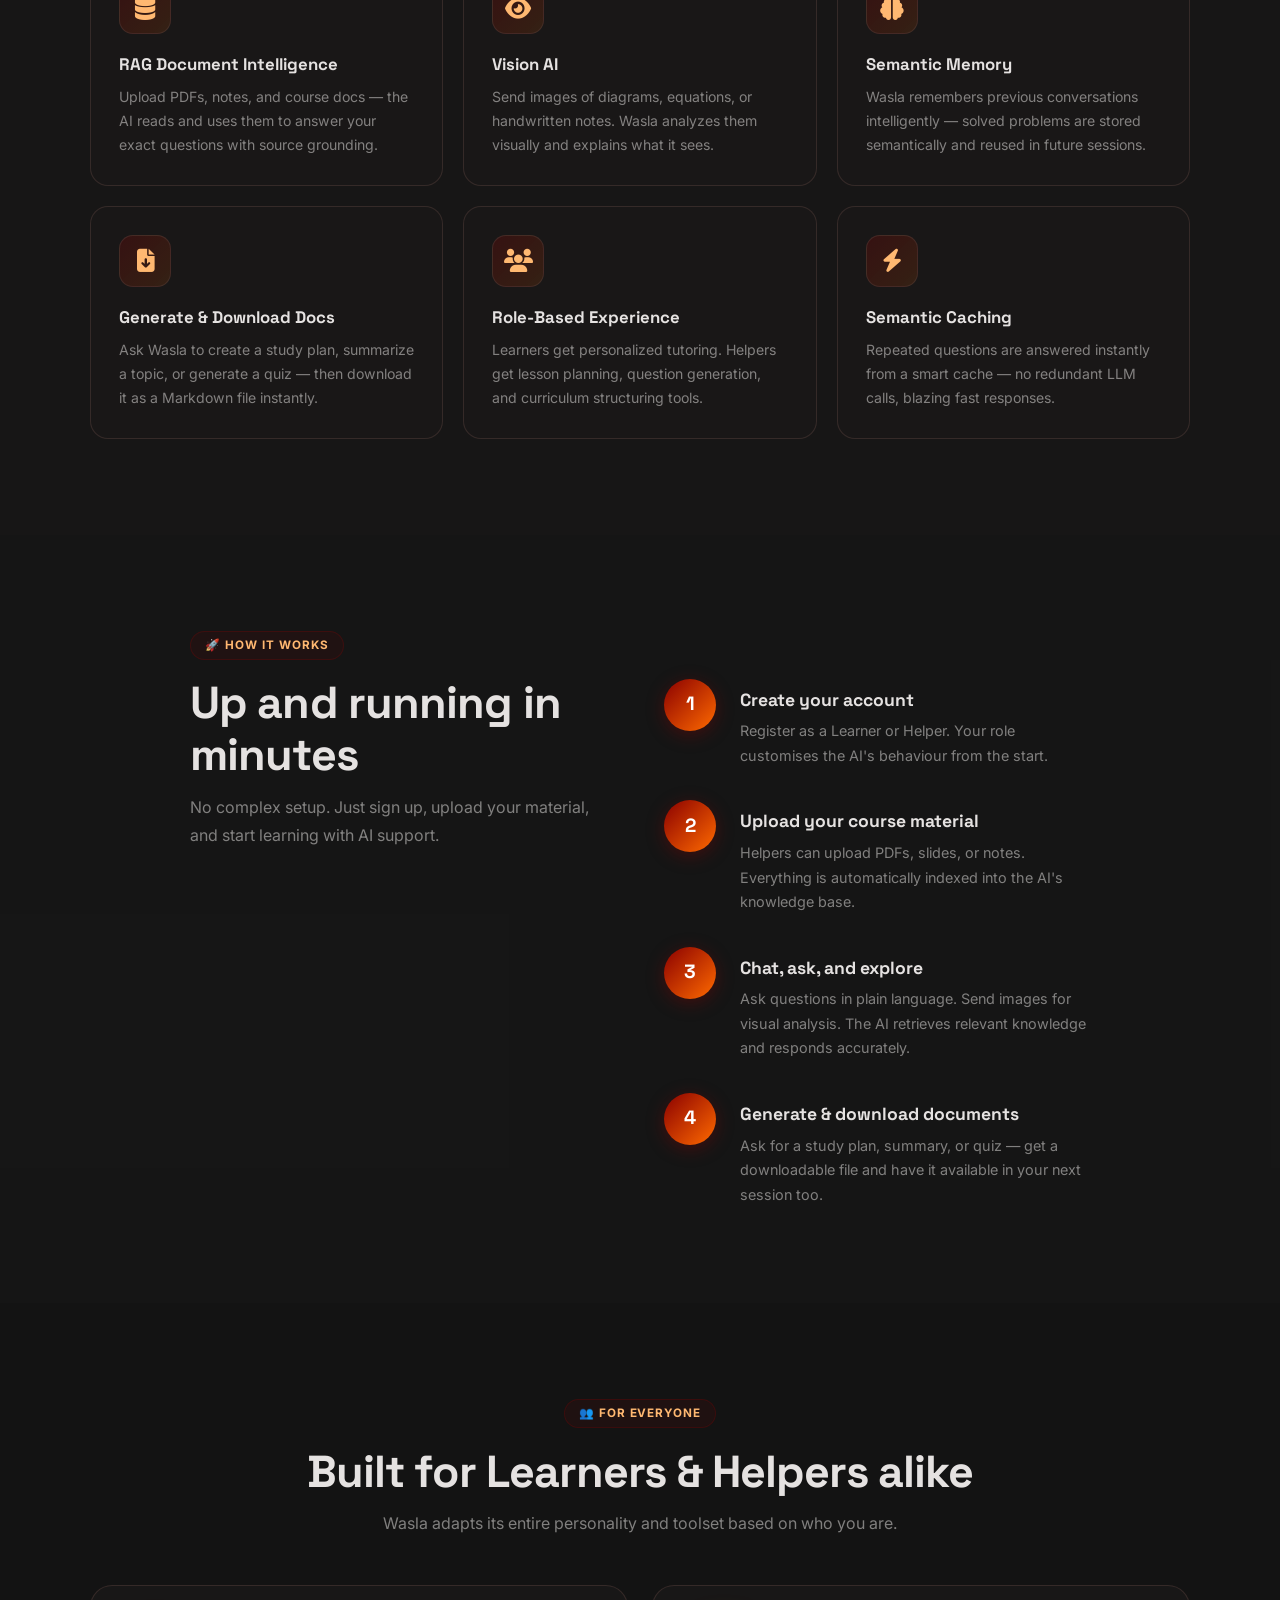
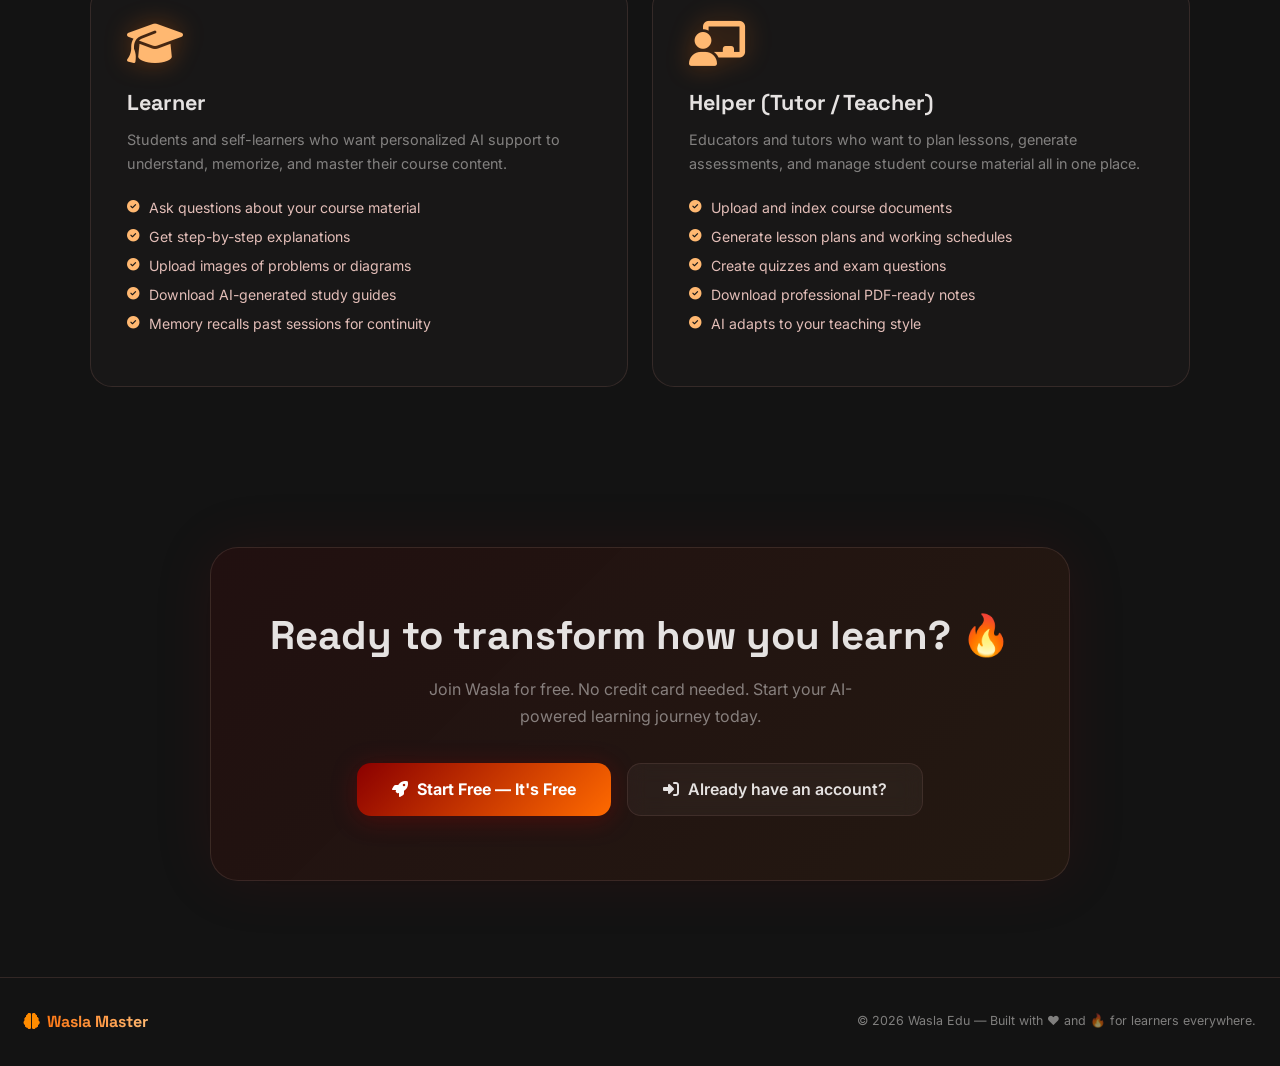
==== commit 6a6ef4ef: "Great UI" ====
--- a/EducationalChatbot/templates/landing.html
+++ b/EducationalChatbot/templates/landing.html
@@ -757,6 +757,13 @@
             }
         }
     </style>
+    <!-- Prevent FOUC Theme Script -->
+    <script>
+        const savedTheme = localStorage.getItem('wasla-theme') || 'dark';
+        if (savedTheme === 'light') {
+            document.documentElement.setAttribute('data-theme', 'light');
+        }
+    </script>
 </head>
 
 <body>
@@ -770,6 +777,13 @@
             <a class="lp-link" href="#features">Features</a>
             <a class="lp-link" href="#how-to-use">How it Works</a>
             <a class="lp-link" href="#roles">For Who</a>
+            <button id="themeToggleBtn" title="Toggle Theme" class="lp-link"
+                style="border:none; cursor:pointer; background:transparent;">
+                <i class="fas fa-moon" id="themeIcon"></i>
+            </button>
+            <button id="themeToggleBtn" title="Toggle Theme" class="lp-link"
+                style="border:none; cursor:pointer; background:transparent;"><i class="fas fa-moon"
+                    id="themeIcon"></i></button>
             <a class="btn-nav-login" href="/login">Login</a>
             <a class="btn-nav-cta" href="/register">Sign Up Free</a>
         </div>
@@ -1019,6 +1033,27 @@
             entries.forEach(e => { if (e.isIntersecting) e.target.classList.add('visible'); });
         }, { threshold: 0.12 });
         document.querySelectorAll('.reveal').forEach(el => observer.observe(el));
+
+        /* Toggle Theme */
+        const themeBtn = document.getElementById('themeToggleBtn');
+        const themeIcon = document.getElementById('themeIcon');
+        const rootTheme = document.documentElement;
+
+        if (rootTheme.getAttribute('data-theme') === 'light') {
+            themeIcon.className = 'fas fa-sun';
+        }
+
+        themeBtn.addEventListener('click', () => {
+            if (rootTheme.getAttribute('data-theme') === 'light') {
+                rootTheme.removeAttribute('data-theme');
+                localStorage.setItem('wasla-theme', 'dark');
+                themeIcon.className = 'fas fa-moon';
+            } else {
+                rootTheme.setAttribute('data-theme', 'light');
+                localStorage.setItem('wasla-theme', 'light');
+                themeIcon.className = 'fas fa-sun';
+            }
+        });
     </script>
 </body>
 
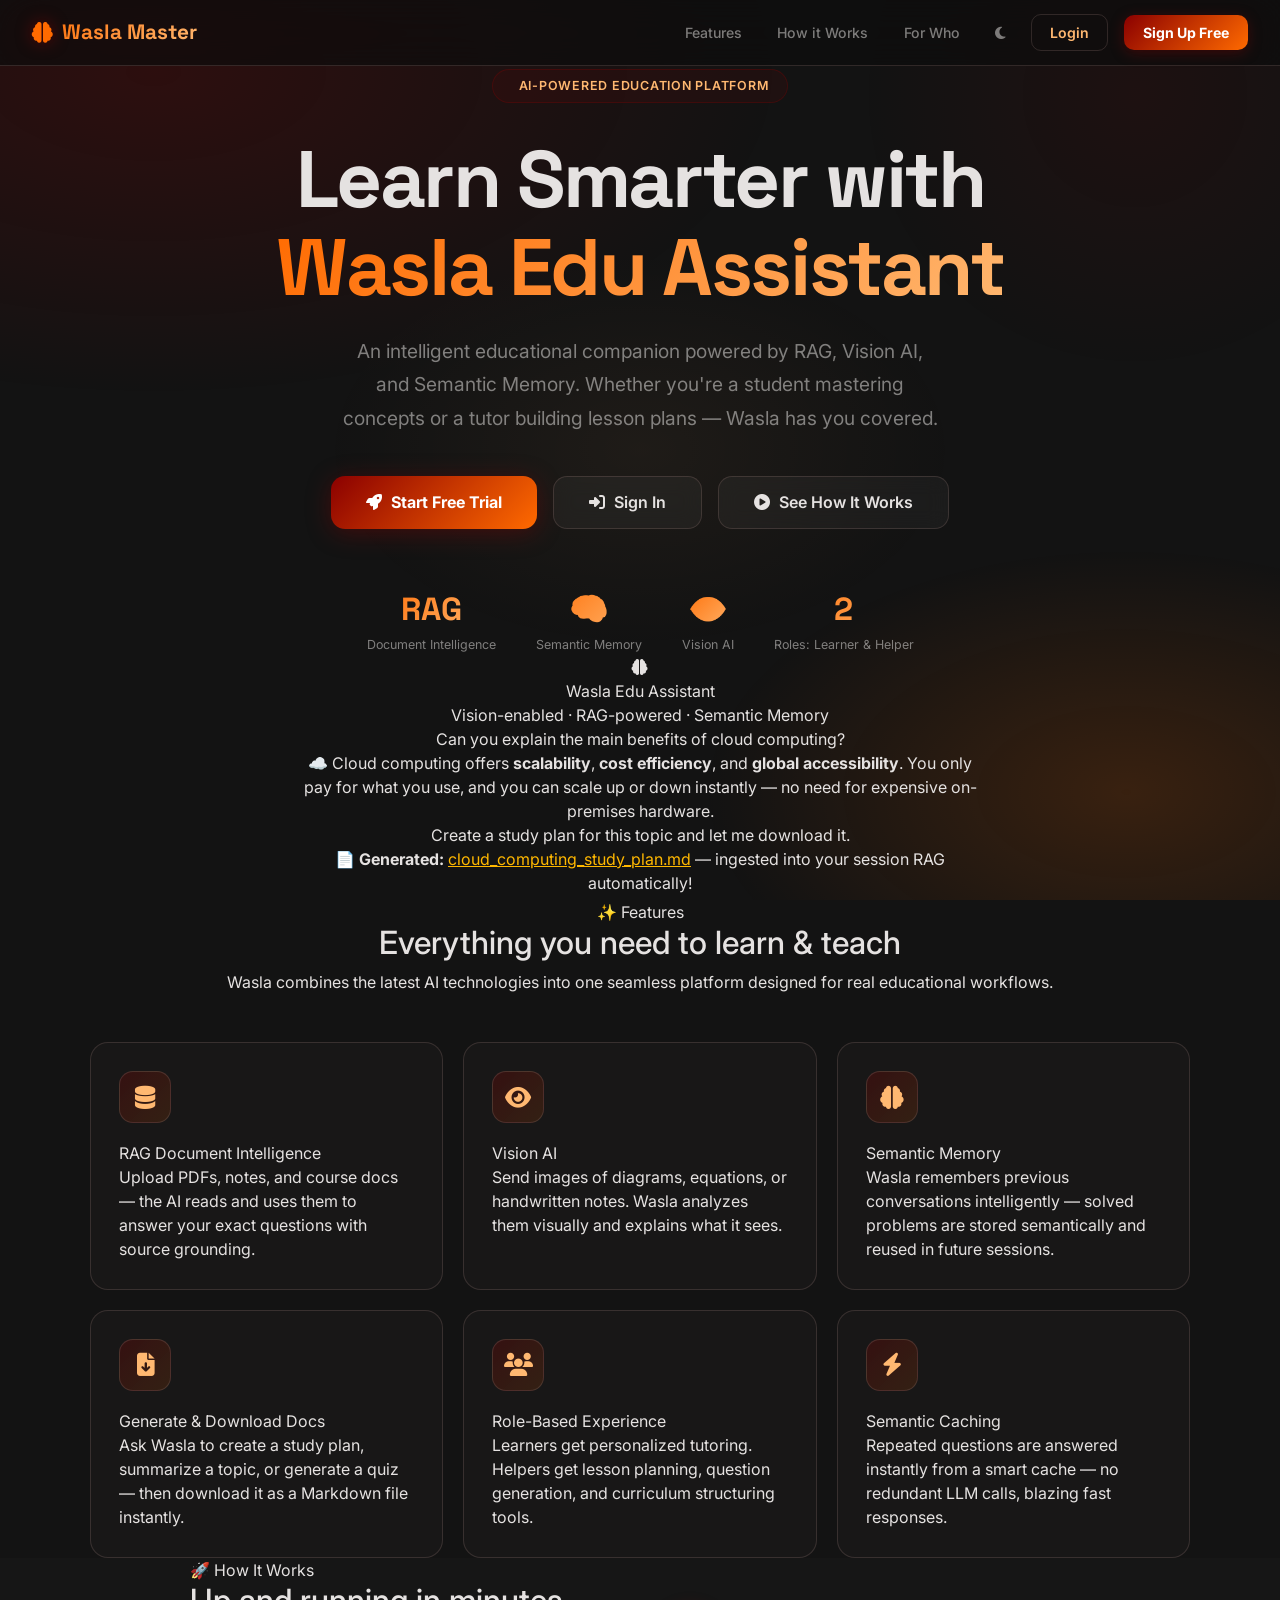
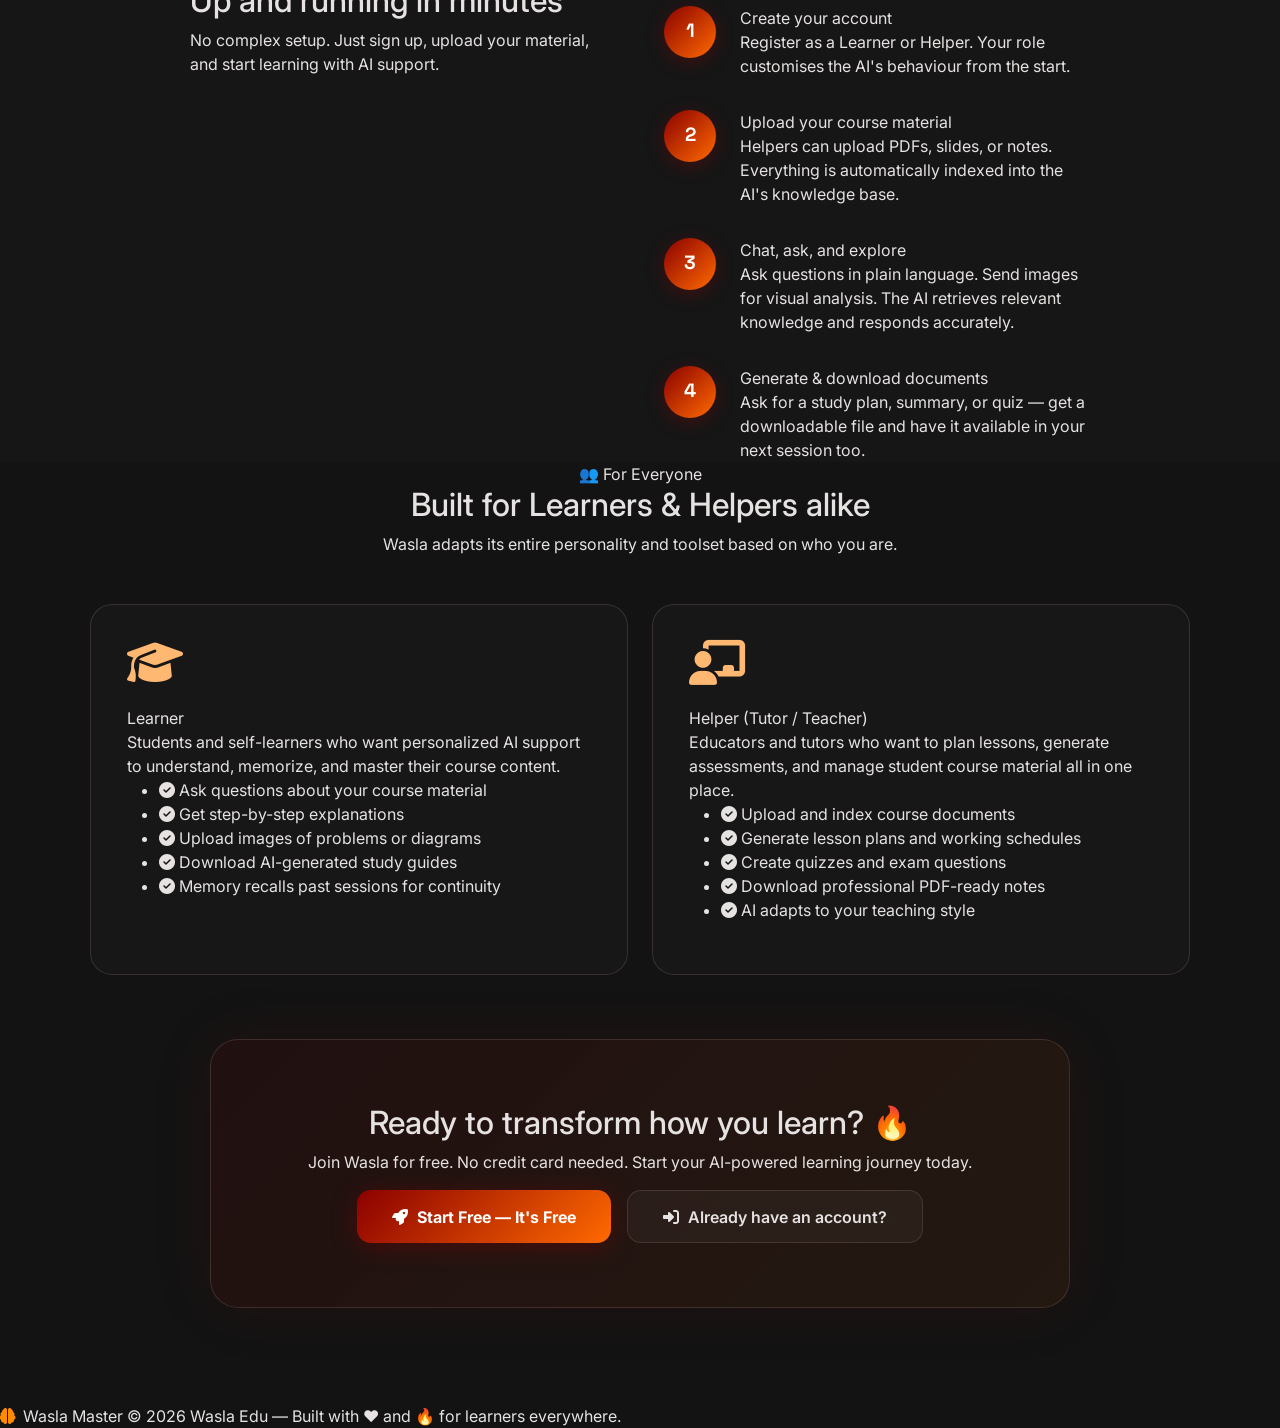
==== commit 84bfeffd: "Clean Frontend" ====
--- a/EducationalChatbot/templates/landing.html
+++ b/EducationalChatbot/templates/landing.html
@@ -12,758 +12,9 @@
         href="https://fonts.googleapis.com/css2?family=Inter:wght@300;400;500;600;700;800&family=Space+Grotesk:wght@400;600;700;800&display=swap"
         rel="stylesheet">
     <link rel="stylesheet" href="https://cdnjs.cloudflare.com/ajax/libs/font-awesome/6.4.0/css/all.min.css">
-    <style>
-        /* ── Crimson Hearth Token System ── */
-        :root {
-            --primary: #8B0000;
-            --secondary: #FF6A00;
-            --tertiary: #FFB871;
-            --prim-soft: #FFB4A8;
-            --tri-cont: #633800;
-            --bg: #131313;
-            --bg-low: #1C1B1B;
-            --bg-high: #2A2A2A;
-            --bg-bright: #393939;
-            --txt-1: #E5E2E1;
-            --txt-var: #E3BEB8;
-            --txt-m: rgba(229, 226, 225, .52);
-            --brd: rgba(90, 64, 60, .45);
-            --brd-h: rgba(255, 106, 0, .4);
-            --err: #93000A;
-            --grad: linear-gradient(135deg, #8B0000, #FF6A00);
-            --grad-w: linear-gradient(90deg, #FF6A00, #FFB871);
-        }
-
-        *,
-        *::before,
-        *::after {
-            box-sizing: border-box;
-            margin: 0;
-            padding: 0;
-        }
-
-        html {
-            scroll-behavior: smooth;
-        }
-
-        body {
-            background: var(--bg);
-            color: var(--txt-1);
-            font-family: 'Inter', sans-serif;
-            overflow-x: hidden;
-        }
-
-        body::before {
-            content: '';
-            position: fixed;
-            inset: 0;
-            z-index: 0;
-            pointer-events: none;
-            background:
-                radial-gradient(ellipse 80% 55% at 15% 10%, rgba(139, 0, 0, .22) 0%, transparent 65%),
-                radial-gradient(ellipse 60% 50% at 85% 85%, rgba(255, 106, 0, .14) 0%, transparent 60%),
-                linear-gradient(165deg, #131313 0%, #1C1B1B 100%);
-        }
-
-        /* ── Navbar ── */
-        .lp-nav {
-            position: fixed;
-            top: 0;
-            left: 0;
-            right: 0;
-            z-index: 100;
-            background: rgba(14, 14, 14, .78);
-            backdrop-filter: blur(24px) saturate(180%);
-            -webkit-backdrop-filter: blur(24px) saturate(180%);
-            border-bottom: 1px solid var(--brd);
-            padding: 0.85rem 2rem;
-            display: flex;
-            align-items: center;
-            justify-content: space-between;
-        }
-
-        .lp-brand {
-            font-family: 'Space Grotesk', sans-serif;
-            font-size: 1.3rem;
-            font-weight: 800;
-            background: var(--grad-w);
-            -webkit-background-clip: text;
-            -webkit-text-fill-color: transparent;
-            background-clip: text;
-            display: flex;
-            align-items: center;
-            gap: 0.55rem;
-            text-decoration: none;
-        }
-
-        .lp-brand i {
-            -webkit-text-fill-color: initial;
-            color: var(--secondary);
-            filter: drop-shadow(0 0 8px rgba(139, 0, 0, .6));
-        }
-
-        .lp-nav-links {
-            display: flex;
-            align-items: center;
-            gap: 1rem;
-        }
-
-        .lp-link {
-            color: var(--txt-m);
-            font-size: 0.88rem;
-            font-weight: 500;
-            text-decoration: none;
-            padding: 0.4rem 0.6rem;
-            border-radius: 8px;
-            transition: color .2s, background .2s;
-        }
-
-        .lp-link:hover {
-            color: var(--txt-1);
-            background: rgba(139, 0, 0, .1);
-        }
-
-        .btn-nav-login {
-            border: 1px solid var(--brd);
-            border-radius: 10px;
-            padding: 0.45rem 1.1rem;
-            color: var(--tertiary);
-            background: transparent;
-            font-size: 0.88rem;
-            font-weight: 600;
-            text-decoration: none;
-            transition: all .2s;
-        }
-
-        .btn-nav-login:hover {
-            background: rgba(139, 0, 0, .12);
-            border-color: var(--brd-h);
-            color: var(--tertiary);
-        }
-
-        .btn-nav-cta {
-            background: var(--grad);
-            border: none;
-            border-radius: 10px;
-            padding: 0.45rem 1.2rem;
-            color: #fff;
-            font-size: 0.88rem;
-            font-weight: 700;
-            text-decoration: none;
-            transition: all .2s;
-            box-shadow: 0 3px 14px rgba(139, 0, 0, .35);
-        }
-
-        .btn-nav-cta:hover {
-            transform: translateY(-1px);
-            box-shadow: 0 5px 22px rgba(255, 106, 0, .45);
-            color: #fff;
-        }
-
-        /* ── Hero ── */
-        .hero {
-            position: relative;
-            z-index: 1;
-            min-height: 100vh;
-            display: flex;
-            flex-direction: column;
-            align-items: center;
-            justify-content: center;
-            text-align: center;
-            padding: 8rem 1.5rem 4rem;
-        }
-
-        .hero-badge {
-            display: inline-flex;
-            align-items: center;
-            gap: 0.5rem;
-            background: rgba(139, 0, 0, .1);
-            border: 1px solid rgba(139, 0, 0, .28);
-            border-radius: 50px;
-            padding: 0.4rem 1.1rem;
-            font-size: 0.78rem;
-            font-weight: 600;
-            letter-spacing: 0.06em;
-            color: var(--tertiary);
-            text-transform: uppercase;
-            margin-bottom: 2rem;
-            animation: fadeInDown 0.7s ease both;
-        }
-
-        .hero-badge span {
-            width: 7px;
-            height: 7px;
-            border-radius: 50%;
-            background: #4ade80;
-            box-shadow: 0 0 6px #22c55e;
-            animation: pulse 2s infinite;
-        }
-
-        @keyframes pulse {
-
-            0%,
-            100% {
-                opacity: 1
-            }
-
-            50% {
-                opacity: .5
-            }
-        }
-
-        .hero-title {
-            font-family: 'Space Grotesk', sans-serif;
-            font-size: clamp(2.6rem, 7vw, 5rem);
-            font-weight: 800;
-            line-height: 1.1;
-            letter-spacing: -0.03em;
-            margin-bottom: 1.5rem;
-            animation: fadeInDown 0.8s 0.1s ease both;
-        }
-
-        .hero-title .grad {
-            background: var(--grad-w);
-            -webkit-background-clip: text;
-            -webkit-text-fill-color: transparent;
-            background-clip: text;
-        }
-
-        .hero-sub {
-            font-size: clamp(1rem, 2.5vw, 1.2rem);
-            color: var(--txt-m);
-            max-width: 600px;
-            line-height: 1.75;
-            margin-bottom: 2.5rem;
-            animation: fadeInDown 0.8s 0.2s ease both;
-        }
-
-        .hero-ctas {
-            display: flex;
-            flex-wrap: wrap;
-            gap: 1rem;
-            justify-content: center;
-            animation: fadeInDown 0.8s 0.3s ease both;
-        }
-
-        .btn-hero-primary {
-            background: var(--grad);
-            border: none;
-            border-radius: 14px;
-            padding: 0.85rem 2.2rem;
-            font-size: 1rem;
-            font-weight: 700;
-            color: #fff;
-            text-decoration: none;
-            display: inline-flex;
-            align-items: center;
-            gap: 0.55rem;
-            box-shadow: 0 4px 24px rgba(139, 0, 0, .38);
-            transition: all .22s;
-        }
-
-        .btn-hero-primary:hover {
-            transform: translateY(-3px) scale(1.03);
-            box-shadow: 0 8px 36px rgba(255, 106, 0, .5);
-            color: #fff;
-        }
-
-        .btn-hero-secondary {
-            background: rgba(255, 255, 255, .04);
-            border: 1px solid var(--brd);
-            border-radius: 14px;
-            padding: 0.85rem 2.2rem;
-            font-size: 1rem;
-            font-weight: 600;
-            color: var(--txt-1);
-            text-decoration: none;
-            display: inline-flex;
-            align-items: center;
-            gap: 0.55rem;
-            backdrop-filter: blur(10px);
-            transition: all .22s;
-        }
-
-        .btn-hero-secondary:hover {
-            background: rgba(139, 0, 0, .1);
-            border-color: var(--brd-h);
-            color: var(--txt-1);
-            transform: translateY(-2px);
-        }
-
-        .hero-stats {
-            display: flex;
-            gap: 2.5rem;
-            flex-wrap: wrap;
-            justify-content: center;
-            margin-top: 3.5rem;
-            animation: fadeIn 1s 0.5s ease both;
-        }
-
-        .stat {
-            text-align: center;
-        }
-
-        .stat-num {
-            font-family: 'Space Grotesk', sans-serif;
-            font-size: 2rem;
-            font-weight: 800;
-            background: var(--grad-w);
-            -webkit-background-clip: text;
-            -webkit-text-fill-color: transparent;
-            background-clip: text;
-        }
-
-        .stat-label {
-            font-size: 0.78rem;
-            color: var(--txt-m);
-            margin-top: 0.2rem;
-            letter-spacing: 0.04em;
-        }
-
-        /* chat preview */
-        .hero-visual {
-            position: relative;
-            z-index: 1;
-            margin-top: 4rem;
-            animation: fadeInUp 1s 0.4s ease both;
-        }
-
-        .chat-preview {
-            background: rgba(28, 27, 27, .7);
-            border: 1px solid var(--brd);
-            border-radius: 20px;
-            padding: 1.5rem;
-            max-width: 680px;
-            margin: 0 auto;
-            backdrop-filter: blur(24px);
-            box-shadow: 0 8px 56px rgba(0, 0, 0, .55), 0 0 48px rgba(139, 0, 0, .12);
-        }
-
-        .chat-preview-header {
-            display: flex;
-            align-items: center;
-            gap: 0.75rem;
-            border-bottom: 1px solid var(--brd);
-            padding-bottom: 0.85rem;
-            margin-bottom: 1rem;
-        }
-
-        .cp-avatar {
-            width: 38px;
-            height: 38px;
-            border-radius: 50%;
-            background: var(--grad);
-            display: flex;
-            align-items: center;
-            justify-content: center;
-            font-size: 1rem;
-            color: #fff;
-            box-shadow: 0 0 16px rgba(139, 0, 0, .35);
-        }
-
-        .cp-title {
-            font-weight: 600;
-            font-size: 0.9rem;
-            color: var(--txt-1);
-        }
-
-        .cp-sub {
-            font-size: 0.72rem;
-            color: var(--txt-m);
-        }
-
-        .cp-dots {
-            display: flex;
-            gap: 5px;
-            margin-left: auto;
-        }
-
-        .cp-dots span {
-            width: 9px;
-            height: 9px;
-            border-radius: 50%;
-        }
-
-        .cp-dots span:nth-child(1) {
-            background: #ff5f56;
-        }
-
-        .cp-dots span:nth-child(2) {
-            background: #febc2e;
-        }
-
-        .cp-dots span:nth-child(3) {
-            background: #27c93f;
-        }
-
-        .cp-messages {
-            display: flex;
-            flex-direction: column;
-            gap: 0.75rem;
-        }
-
-        .cp-bubble {
-            padding: 0.7rem 1rem;
-            border-radius: 12px;
-            font-size: 0.88rem;
-            line-height: 1.55;
-            max-width: 85%;
-        }
-
-        .cp-bubble.bot {
-            background: rgba(255, 255, 255, .05);
-            border: 1px solid var(--brd);
-            color: var(--txt-1);
-        }
-
-        .cp-bubble.user {
-            background: var(--grad);
-            color: #fff;
-            font-weight: 500;
-            align-self: flex-end;
-        }
-
-        /* ── Section base ── */
-        section {
-            position: relative;
-            z-index: 1;
-            padding: 6rem 1.5rem;
-        }
-
-        .section-label {
-            display: inline-block;
-            background: rgba(139, 0, 0, .1);
-            border: 1px solid rgba(139, 0, 0, .25);
-            border-radius: 50px;
-            padding: 0.3rem 0.9rem;
-            font-size: 0.73rem;
-            font-weight: 700;
-            letter-spacing: 0.08em;
-            color: var(--tertiary);
-            text-transform: uppercase;
-            margin-bottom: 1.1rem;
-        }
-
-        .section-title {
-            font-family: 'Space Grotesk', sans-serif;
-            font-size: clamp(1.8rem, 4vw, 2.8rem);
-            font-weight: 800;
-            line-height: 1.15;
-            letter-spacing: -0.02em;
-        }
-
-        .section-sub {
-            font-size: 1rem;
-            color: var(--txt-m);
-            max-width: 560px;
-            line-height: 1.75;
-            margin-top: 0.75rem;
-        }
-
-        /* ── Features ── */
-        #features {
-            background: rgba(28, 27, 27, .5);
-        }
-
-        .feature-grid {
-            display: grid;
-            grid-template-columns: repeat(auto-fit, minmax(270px, 1fr));
-            gap: 1.25rem;
-            margin-top: 3rem;
-        }
-
-        .feature-card {
-            background: rgba(28, 27, 27, .7);
-            border: 1px solid var(--brd);
-            border-radius: 18px;
-            padding: 1.75rem;
-            transition: transform .25s, box-shadow .25s, border-color .25s;
-        }
-
-        .feature-card:hover {
-            transform: translateY(-6px);
-            box-shadow: 0 12px 40px rgba(139, 0, 0, .2);
-            border-color: var(--brd-h);
-        }
-
-        .feature-icon {
-            width: 52px;
-            height: 52px;
-            border-radius: 14px;
-            background: linear-gradient(135deg, rgba(139, 0, 0, .25), rgba(255, 106, 0, .12));
-            border: 1px solid var(--brd);
-            display: flex;
-            align-items: center;
-            justify-content: center;
-            font-size: 1.45rem;
-            color: var(--tertiary);
-            margin-bottom: 1.1rem;
-        }
-
-        .feature-title {
-            font-family: 'Space Grotesk', sans-serif;
-            font-size: 1.05rem;
-            font-weight: 700;
-            margin-bottom: 0.5rem;
-            color: var(--txt-1);
-        }
-
-        .feature-desc {
-            font-size: 0.88rem;
-            color: var(--txt-m);
-            line-height: 1.7;
-        }
-
-        /* ── How To Use ── */
-        .steps {
-            display: flex;
-            flex-direction: column;
-            gap: 2rem;
-            margin-top: 3rem;
-            max-width: 750px;
-        }
-
-        .step {
-            display: flex;
-            gap: 1.5rem;
-            align-items: flex-start;
-        }
-
-        .step-num {
-            flex-shrink: 0;
-            width: 52px;
-            height: 52px;
-            border-radius: 50%;
-            background: var(--grad);
-            display: flex;
-            align-items: center;
-            justify-content: center;
-            font-family: 'Space Grotesk', sans-serif;
-            font-size: 1.2rem;
-            font-weight: 800;
-            color: #fff;
-            box-shadow: 0 4px 18px rgba(139, 0, 0, .38);
-        }
-
-        .step-body {
-            padding-top: 0.5rem;
-        }
-
-        .step-title {
-            font-family: 'Space Grotesk', sans-serif;
-            font-size: 1.1rem;
-            font-weight: 700;
-            margin-bottom: 0.4rem;
-            color: var(--txt-1);
-        }
-
-        .step-desc {
-            font-size: 0.9rem;
-            color: var(--txt-m);
-            line-height: 1.7;
-        }
-
-        /* ── Roles ── */
-        .roles-grid {
-            display: grid;
-            grid-template-columns: 1fr 1fr;
-            gap: 1.5rem;
-            margin-top: 3rem;
-        }
-
-        .role-card-lp {
-            background: rgba(28, 27, 27, .7);
-            border: 1px solid var(--brd);
-            border-radius: 22px;
-            padding: 2.25rem;
-            transition: transform .25s, box-shadow .25s;
-        }
-
-        .role-card-lp:hover {
-            transform: translateY(-5px);
-            box-shadow: 0 10px 36px rgba(139, 0, 0, .2);
-        }
-
-        .role-icon-big {
-            font-size: 2.8rem;
-            color: var(--tertiary);
-            filter: drop-shadow(0 0 12px rgba(255, 106, 0, .35));
-            margin-bottom: 1.25rem;
-            display: block;
-        }
-
-        .role-name-big {
-            font-family: 'Space Grotesk', sans-serif;
-            font-size: 1.35rem;
-            font-weight: 800;
-            margin-bottom: 0.5rem;
-            color: var(--txt-1);
-        }
-
-        .role-desc-big {
-            font-size: 0.9rem;
-            color: var(--txt-m);
-            line-height: 1.7;
-            margin-bottom: 1.25rem;
-        }
-
-        .role-bullets {
-            list-style: none;
-            padding: 0;
-            display: flex;
-            flex-direction: column;
-            gap: 0.5rem;
-        }
-
-        .role-bullets li {
-            font-size: 0.88rem;
-            color: var(--txt-var);
-            display: flex;
-            gap: 0.6rem;
-            align-items: center;
-        }
-
-        .role-bullets li i {
-            color: var(--tertiary);
-            font-size: 0.78rem;
-            flex-shrink: 0;
-        }
-
-        /* ── CTA Banner ── */
-        .cta-banner {
-            background: linear-gradient(135deg, rgba(139, 0, 0, .12), rgba(255, 106, 0, .07));
-            border: 1px solid var(--brd);
-            border-radius: 28px;
-            text-align: center;
-            padding: 4rem 2rem;
-            box-shadow: 0 0 60px rgba(139, 0, 0, .12);
-        }
-
-        .cta-title {
-            font-family: 'Space Grotesk', sans-serif;
-            font-size: clamp(1.8rem, 4vw, 2.5rem);
-            font-weight: 800;
-            margin-bottom: 1rem;
-        }
-
-        .cta-sub {
-            font-size: 1rem;
-            color: var(--txt-m);
-            max-width: 480px;
-            margin: 0 auto 2rem;
-            line-height: 1.7;
-        }
-
-        /* ── Footer ── */
-        footer {
-            position: relative;
-            z-index: 1;
-            border-top: 1px solid var(--brd);
-            padding: 2rem 1.5rem;
-            display: flex;
-            justify-content: space-between;
-            align-items: center;
-            flex-wrap: wrap;
-            gap: 1rem;
-        }
-
-        footer .brand {
-            font-family: 'Space Grotesk', sans-serif;
-            font-size: 1rem;
-            font-weight: 700;
-            background: var(--grad-w);
-            -webkit-background-clip: text;
-            -webkit-text-fill-color: transparent;
-            background-clip: text;
-        }
-
-        footer .copy {
-            font-size: 0.78rem;
-            color: var(--txt-m);
-        }
-
-        @keyframes fadeInDown {
-            from {
-                opacity: 0;
-                transform: translateY(-24px)
-            }
-
-            to {
-                opacity: 1;
-                transform: none
-            }
-        }
-
-        @keyframes fadeInUp {
-            from {
-                opacity: 0;
-                transform: translateY(24px)
-            }
-
-            to {
-                opacity: 1;
-                transform: none
-            }
-        }
-
-        @keyframes fadeIn {
-            from {
-                opacity: 0
-            }
-
-            to {
-                opacity: 1
-            }
-        }
-
-        .reveal {
-            opacity: 0;
-            transform: translateY(30px);
-            transition: opacity .7s ease, transform .7s ease;
-        }
-
-        .reveal.visible {
-            opacity: 1;
-            transform: none;
-        }
-
-        @media(max-width:768px) {
-            .roles-grid {
-                grid-template-columns: 1fr;
-            }
-
-            .lp-nav-links .lp-link {
-                display: none;
-            }
-
-            #how-to-use>div {
-                grid-template-columns: 1fr !important;
-            }
-        }
-
-        @media(max-width:480px) {
-            .lp-nav {
-                padding: .8rem 1rem;
-            }
-
-            .hero {
-                padding: 7rem 1rem 3rem;
-            }
-
-            .btn-hero-primary,
-            .btn-hero-secondary {
-                padding: .75rem 1.5rem;
-                font-size: .92rem;
-            }
-        }
-    </style>
+    <link rel="stylesheet" href="../static/style.css">
     <!-- Prevent FOUC Theme Script -->
-    <script>
-        const savedTheme = localStorage.getItem('wasla-theme') || 'dark';
-        if (savedTheme === 'light') {
-            document.documentElement.setAttribute('data-theme', 'light');
-        }
-    </script>
+    <script src="/static/fouc.js"></script>
 </head>
 
 <body>
@@ -781,9 +32,6 @@
                 style="border:none; cursor:pointer; background:transparent;">
                 <i class="fas fa-moon" id="themeIcon"></i>
             </button>
-            <button id="themeToggleBtn" title="Toggle Theme" class="lp-link"
-                style="border:none; cursor:pointer; background:transparent;"><i class="fas fa-moon"
-                    id="themeIcon"></i></button>
             <a class="btn-nav-login" href="/login">Login</a>
             <a class="btn-nav-cta" href="/register">Sign Up Free</a>
         </div>
@@ -1027,34 +275,7 @@
     </footer>
 
     <script src="https://cdn.jsdelivr.net/npm/bootstrap@5.3.0/dist/js/bootstrap.bundle.min.js"></script>
-    <script>
-        /* Scroll reveal */
-        const observer = new IntersectionObserver((entries) => {
-            entries.forEach(e => { if (e.isIntersecting) e.target.classList.add('visible'); });
-        }, { threshold: 0.12 });
-        document.querySelectorAll('.reveal').forEach(el => observer.observe(el));
-
-        /* Toggle Theme */
-        const themeBtn = document.getElementById('themeToggleBtn');
-        const themeIcon = document.getElementById('themeIcon');
-        const rootTheme = document.documentElement;
-
-        if (rootTheme.getAttribute('data-theme') === 'light') {
-            themeIcon.className = 'fas fa-sun';
-        }
-
-        themeBtn.addEventListener('click', () => {
-            if (rootTheme.getAttribute('data-theme') === 'light') {
-                rootTheme.removeAttribute('data-theme');
-                localStorage.setItem('wasla-theme', 'dark');
-                themeIcon.className = 'fas fa-moon';
-            } else {
-                rootTheme.setAttribute('data-theme', 'light');
-                localStorage.setItem('wasla-theme', 'light');
-                themeIcon.className = 'fas fa-sun';
-            }
-        });
-    </script>
+    <script src="../static/main.js"></script>
 </body>
 
 </html>
--- a/EducationalChatbot/static/style.css
+++ b/EducationalChatbot/static/style.css
@@ -0,0 +1,1492 @@
+/* ============================================================
+   Wasla Edu — Crimson Hearth Design System
+   ============================================================ */
+
+@import url('https://fonts.googleapis.com/css2?family=Inter:wght@300;400;500;600;700&family=Space+Grotesk:wght@400;600;700;800&display=swap');
+
+/* ── Token System ─────────────────────────────────────────── */
+:root {
+    /* Core Autumn */
+    --primary: #8B0000;
+    --primary-soft: #FFB4A8;
+    --secondary: #FF6A00;
+    --secondary-soft: #FFB694;
+    --tertiary: #FFB871;
+    --tertiary-cont: #633800;
+    --inv-primary: #B52619;
+
+    /* Backgrounds */
+    --bg-0: #0E0E0E;
+    --bg: #131313;
+    --bg-low: #1C1B1B;
+    --bg-high: #2A2A2A;
+    --bg-bright: #393939;
+
+    /* Text */
+    --txt-1: #E5E2E1;
+    --txt-var: #E3BEB8;
+    --txt-m: rgba(229, 226, 225, 0.52);
+    --on-prim: #690000;
+    --on-sec: #571F00;
+
+    /* Accents */
+    --gold: #FFDCBE;
+
+    /* Status */
+    --err: #93000A;
+    --err-l: #FFB4AB;
+
+    /* Borders */
+    --brd: rgba(170, 137, 132, 0.22);
+    --brd-s: #5A403C;
+    --brd-full: #AA8984;
+
+    /* Gradient */
+    --grad: linear-gradient(135deg, #8B0000, #FF6A00);
+    --grad-w: linear-gradient(135deg, #FF6A00, #FFB871);
+
+    /* Radii & Transitions */
+    --r-xl: 26px;
+    --r-lg: 18px;
+    --r-md: 13px;
+    --r-sm: 8px;
+    --ease: 0.22s cubic-bezier(0.4, 0, 0.2, 1);
+}
+
+/* ── Light Mode Overrides ────────────────────────────────── */
+[data-theme="light"] {
+    --bg-0: #FFFFFF;
+    --bg: #F8F5F2;
+    --bg-low: #F0EBE6;
+    --bg-high: #E8E1DB;
+    --bg-bright: #DFD5CD;
+
+    --txt-1: #1A0D0A;
+    --txt-var: #382420;
+    --txt-m: rgba(30, 20, 15, 0.65);
+
+    --brd: rgba(139, 0, 0, 0.12);
+    --brd-s: rgba(139, 0, 0, 0.20);
+    --brd-full: rgba(139, 0, 0, 0.35);
+
+    --on-prim: #FFFFFF;
+    --on-sec: #FFFFFF;
+}
+
+/* ── Reset & Base ─────────────────────────────────────────── */
+*,
+*::before,
+*::after {
+    box-sizing: border-box;
+    margin: 0;
+    padding: 0;
+}
+
+html {
+    scroll-behavior: smooth;
+}
+
+html,
+body {
+    height: 100%;
+}
+
+body {
+    background: var(--bg);
+    color: var(--txt-1);
+    font-family: 'Inter', sans-serif;
+    overflow: hidden;
+    display: flex;
+    flex-direction: column;
+}
+
+/* Ambient background radials */
+body::before {
+    content: '';
+    position: fixed;
+    inset: 0;
+    z-index: 0;
+    pointer-events: none;
+    background:
+        radial-gradient(ellipse 75% 55% at 12% 8%, rgba(139, 0, 0, 0.22) 0%, transparent 65%),
+        radial-gradient(ellipse 55% 45% at 88% 88%, rgba(255, 106, 0, 0.16) 0%, transparent 60%),
+        radial-gradient(ellipse 45% 40% at 50% 50%, rgba(255, 184, 113, 0.05) 0%, transparent 55%);
+}
+
+[data-theme="light"] body::before {
+    background:
+        radial-gradient(ellipse 75% 55% at 12% 8%, rgba(139, 0, 0, 0.06) 0%, transparent 65%),
+        radial-gradient(ellipse 55% 45% at 88% 88%, rgba(255, 106, 0, 0.08) 0%, transparent 60%),
+        radial-gradient(ellipse 45% 40% at 50% 50%, rgba(255, 184, 113, 0.03) 0%, transparent 55%);
+}
+
+/* Floating orb */
+body::after {
+    content: '';
+    position: fixed;
+    width: 550px;
+    height: 550px;
+    border-radius: 50%;
+    z-index: 0;
+    pointer-events: none;
+    background: radial-gradient(circle, rgba(139, 0, 0, 0.09) 0%, transparent 70%);
+    top: -180px;
+    right: -130px;
+    animation: floatOrb 14s ease-in-out infinite alternate;
+}
+
+@keyframes floatOrb {
+    from {
+        transform: translate(0, 0) scale(1);
+    }
+
+    to {
+        transform: translate(-55px, 80px) scale(1.2);
+    }
+}
+
+/* ── Navbar ───────────────────────────────────────────────── */
+.navbar {
+    position: relative;
+    z-index: 20;
+    flex-shrink: 0;
+    background: rgba(14, 14, 14, 0.78);
+    backdrop-filter: blur(24px) saturate(180%);
+    -webkit-backdrop-filter: blur(24px) saturate(180%);
+    border-bottom: 1px solid var(--brd);
+    padding: 0.7rem 1.5rem;
+    box-shadow: 0 2px 28px rgba(0, 0, 0, 0.55);
+}
+
+[data-theme="light"] .navbar {
+    background: rgba(255, 255, 255, 0.82);
+    box-shadow: 0 4px 20px rgba(139, 0, 0, 0.05);
+}
+
+.navbar-brand {
+    font-family: 'Space Grotesk', sans-serif;
+    font-size: 1.25rem;
+    font-weight: 800;
+    background: var(--grad-w);
+    -webkit-background-clip: text;
+    -webkit-text-fill-color: transparent;
+    background-clip: text;
+    display: flex;
+    align-items: center;
+    gap: 0.6rem;
+    text-decoration: none;
+}
+
+.navbar-brand i {
+    -webkit-text-fill-color: initial;
+    color: var(--secondary);
+    filter: drop-shadow(0 0 8px var(--primary));
+}
+
+.navbar-tagline {
+    font-size: 0.74rem;
+    font-weight: 400;
+    color: var(--txt-m);
+    letter-spacing: 0.055em;
+    text-transform: uppercase;
+}
+
+/* Status pill */
+.status-pill {
+    display: flex;
+    align-items: center;
+    gap: 6px;
+    background: rgba(139, 0, 0, 0.1);
+    border: 1px solid rgba(139, 0, 0, 0.28);
+    border-radius: 20px;
+    padding: 4px 12px;
+    font-size: 0.72rem;
+    color: var(--tertiary);
+    font-weight: 500;
+}
+
+.status-dot {
+    width: 7px;
+    height: 7px;
+    border-radius: 50%;
+    background: #4ade80;
+    box-shadow: 0 0 6px #22c55e;
+    animation: pulse-dot 2s ease-in-out infinite;
+}
+
+@keyframes pulse-dot {
+
+    0%,
+    100% {
+        opacity: 1;
+        transform: scale(1);
+    }
+
+    50% {
+        opacity: 0.55;
+        transform: scale(0.8);
+    }
+}
+
+/* Toggle */
+.form-check-label {
+    color: var(--txt-var) !important;
+    font-size: 0.85rem !important;
+}
+
+.form-check-input:checked {
+    background-color: var(--secondary) !important;
+    border-color: var(--tertiary) !important;
+}
+
+/* ── Layout ───────────────────────────────────────────────── */
+.main-flex {
+    position: relative;
+    z-index: 5;
+    flex: 1;
+    display: flex;
+    min-height: 0;
+}
+
+.chat-container {
+    flex: 1;
+    display: flex;
+    flex-direction: column;
+    min-height: 0;
+}
+
+/* ── Chat Card ────────────────────────────────────────────── */
+.chat-card {
+    flex: 1;
+    display: flex;
+    flex-direction: column;
+    min-height: 0;
+    margin: 1rem;
+    background: rgba(28, 27, 27, 0.6);
+    backdrop-filter: blur(28px) saturate(155%);
+    -webkit-backdrop-filter: blur(28px) saturate(155%);
+    border-radius: var(--r-xl);
+    border: 1px solid var(--brd);
+    box-shadow:
+        0 0 0 1px rgba(255, 255, 255, 0.02) inset,
+        0 8px 56px rgba(0, 0, 0, 0.6),
+        0 0 50px rgba(139, 0, 0, 0.12),
+        0 0 90px rgba(255, 106, 0, 0.06);
+    overflow: hidden;
+}
+
+/* ── Chat Header ──────────────────────────────────────────── */
+.chat-header {
+    display: flex;
+    align-items: center;
+    gap: 14px;
+    padding: 1rem 1.5rem;
+    background: rgba(14, 14, 14, 0.5);
+    border-bottom: 1px solid var(--brd);
+    flex-shrink: 0;
+}
+
+.bot-avatar-lg {
+    width: 46px;
+    height: 46px;
+    border-radius: 50%;
+    background: var(--grad);
+    display: flex;
+    align-items: center;
+    justify-content: center;
+    font-size: 1.2rem;
+    color: #fff;
+    flex-shrink: 0;
+    box-shadow: 0 0 22px rgba(139, 0, 0, 0.4);
+}
+
+.chat-header-info h6 {
+    font-family: 'Space Grotesk', sans-serif;
+    font-size: 0.98rem;
+    font-weight: 700;
+    margin: 0;
+    color: var(--txt-1);
+}
+
+.chat-header-info small {
+    font-size: 0.72rem;
+    color: var(--txt-m);
+}
+
+/* ── Messages Area ────────────────────────────────────────── */
+.chat-messages {
+    flex: 1;
+    overflow-y: auto;
+    padding: 1.5rem 1.25rem;
+    display: flex;
+    flex-direction: column;
+    gap: 4px;
+    min-height: 0;
+    scrollbar-width: thin;
+    scrollbar-color: rgba(139, 0, 0, 0.35) transparent;
+}
+
+.chat-messages::-webkit-scrollbar {
+    width: 5px;
+}
+
+.chat-messages::-webkit-scrollbar-track {
+    background: transparent;
+}
+
+.chat-messages::-webkit-scrollbar-thumb {
+    background: rgba(139, 0, 0, 0.35);
+    border-radius: 999px;
+}
+
+/* ── Message Row ──────────────────────────────────────────── */
+.message-row {
+    display: flex;
+    align-items: flex-end;
+    gap: 10px;
+    margin-bottom: 14px;
+    animation: slideUp 0.35s cubic-bezier(0.34, 1.56, 0.64, 1) both;
+}
+
+.message-row.user-row {
+    flex-direction: row-reverse;
+}
+
+@keyframes slideUp {
+    from {
+        opacity: 0;
+        transform: translateY(18px) scale(0.96);
+    }
+
+    to {
+        opacity: 1;
+        transform: none;
+    }
+}
+
+/* ── Avatars ──────────────────────────────────────────────── */
+.msg-avatar {
+    width: 34px;
+    height: 34px;
+    border-radius: 50%;
+    display: flex;
+    align-items: center;
+    justify-content: center;
+    font-size: 0.85rem;
+    flex-shrink: 0;
+}
+
+.msg-avatar.bot-av {
+    background: var(--grad);
+    color: #fff;
+    box-shadow: 0 0 12px rgba(139, 0, 0, 0.35);
+}
+
+.msg-avatar.user-av {
+    background: linear-gradient(135deg, var(--tertiary-cont), var(--secondary));
+    color: #fff;
+    box-shadow: 0 0 12px rgba(99, 56, 0, 0.45);
+}
+
+/* ── Bubbles ──────────────────────────────────────────────── */
+.message {
+    max-width: 74%;
+    padding: 12px 17px;
+    border-radius: var(--r-lg);
+    font-size: 0.93rem;
+    line-height: 1.68;
+    position: relative;
+    word-break: break-word;
+}
+
+.message.bot {
+    background: rgba(28, 27, 27, 0.8);
+    border: 1px solid var(--brd);
+    border-bottom-left-radius: 4px;
+    color: var(--txt-1);
+}
+
+.message.user {
+    background: var(--grad);
+    border-bottom-right-radius: 4px;
+    color: #fff;
+    font-weight: 500;
+    box-shadow: 0 4px 22px rgba(139, 0, 0, 0.3);
+}
+
+/* Bot markdown */
+.message.bot h1,
+.message.bot h2 {
+    color: var(--tertiary);
+    margin: 0.75rem 0 0.35rem;
+}
+
+.message.bot h3,
+.message.bot h4 {
+    color: var(--primary-soft);
+    margin: 0.6rem 0 0.25rem;
+}
+
+.message.bot code {
+    background: rgba(139, 0, 0, 0.15);
+    color: var(--tertiary);
+    padding: 2px 6px;
+    border-radius: 5px;
+    font-size: 0.88em;
+}
+
+.message.bot pre code {
+    display: block;
+    padding: 0.8rem 1rem;
+    border-radius: var(--r-sm);
+    overflow-x: auto;
+    background: var(--bg-low);
+}
+
+.message.bot a {
+    color: var(--tertiary);
+    text-decoration: underline dotted;
+}
+
+.message.bot ul,
+.message.bot ol {
+    padding-left: 1.2rem;
+    margin: 0.4rem 0;
+}
+
+.message.bot strong {
+    color: var(--primary-soft);
+}
+
+/* Timestamp */
+.msg-time {
+    display: block;
+    font-size: 0.64rem;
+    color: var(--txt-m);
+    margin-top: 5px;
+    text-align: right;
+}
+
+.message.bot .msg-time {
+    text-align: left;
+}
+
+/* ── Image in chat ────────────────────────────────────────── */
+.chat-img {
+    max-width: 100%;
+    max-height: 220px;
+    border-radius: var(--r-md);
+    border: 1px solid var(--brd-s);
+    margin-bottom: 8px;
+    display: block;
+    object-fit: cover;
+}
+
+/* ── Image preview strip ──────────────────────────────────── */
+#image-preview-container {
+    display: none;
+    gap: 10px;
+    align-items: center;
+    padding: 10px 1.5rem;
+    background: rgba(14, 14, 14, 0.5);
+    border-top: 1px solid var(--brd);
+    animation: slideUp 0.25s ease both;
+    flex-shrink: 0;
+}
+
+.preview-image {
+    width: 56px;
+    height: 56px;
+    object-fit: cover;
+    border-radius: var(--r-sm);
+    border: 2px solid var(--secondary);
+    box-shadow: 0 0 10px rgba(139, 0, 0, 0.3);
+}
+
+.preview-label {
+    font-size: 0.78rem;
+    color: var(--txt-m);
+    flex: 1;
+}
+
+.remove-image {
+    background: rgba(147, 0, 10, 0.15);
+    color: var(--err-l);
+    border: 1px solid rgba(147, 0, 10, 0.3);
+    border-radius: 50%;
+    width: 27px;
+    height: 27px;
+    font-size: 11px;
+    cursor: pointer;
+    display: flex;
+    align-items: center;
+    justify-content: center;
+    transition: background var(--ease), transform var(--ease);
+    flex-shrink: 0;
+}
+
+.remove-image:hover {
+    background: rgba(147, 0, 10, 0.3);
+    transform: scale(1.1);
+}
+
+/* ── Input Area ───────────────────────────────────────────── */
+.chat-input-area {
+    padding: 0.85rem 1.1rem;
+    background: rgba(14, 14, 14, 0.5);
+    border-top: 1px solid var(--brd);
+    flex-shrink: 0;
+}
+
+.input-group {
+    background: rgba(28, 27, 27, 0.7);
+    border-radius: 50px;
+    padding: 5px 5px 5px 10px;
+    border: 1px solid var(--brd);
+    display: flex;
+    align-items: center;
+    gap: 6px;
+    transition: border-color var(--ease), box-shadow var(--ease);
+}
+
+.input-group:focus-within {
+    border-color: rgba(139, 0, 0, 0.55);
+    box-shadow: 0 0 0 3px rgba(139, 0, 0, 0.12);
+}
+
+.form-control {
+    background: transparent !important;
+    border: none !important;
+    color: var(--txt-1) !important;
+    box-shadow: none !important;
+    font-size: 0.92rem;
+    padding: 6px 12px;
+    flex: 1;
+}
+
+.form-control::placeholder {
+    color: var(--txt-m);
+}
+
+.form-control:focus {
+    outline: none;
+}
+
+/* Upload btn */
+.upload-btn {
+    background: rgba(255, 255, 255, 0.05);
+    border: 1px solid var(--brd);
+    border-radius: 50%;
+    width: 40px;
+    height: 40px;
+    display: flex;
+    align-items: center;
+    justify-content: center;
+    color: var(--txt-m);
+    cursor: pointer;
+    transition: background var(--ease), color var(--ease), transform var(--ease);
+    flex-shrink: 0;
+}
+
+.upload-btn:hover {
+    background: rgba(139, 0, 0, 0.2);
+    color: var(--tertiary);
+    transform: scale(1.09);
+}
+
+/* Send btn */
+.btn-send {
+    background: var(--grad);
+    border: none;
+    border-radius: 50%;
+    width: 44px;
+    height: 44px;
+    display: flex;
+    align-items: center;
+    justify-content: center;
+    color: #fff;
+    cursor: pointer;
+    transition: transform var(--ease), box-shadow var(--ease);
+    box-shadow: 0 3px 14px rgba(139, 0, 0, 0.35);
+    flex-shrink: 0;
+    font-size: 0.95rem;
+}
+
+.btn-send:hover {
+    transform: scale(1.12) rotate(-5deg);
+    box-shadow: 0 5px 24px rgba(255, 106, 0, 0.45);
+}
+
+.btn-send:active {
+    transform: scale(0.95);
+}
+
+/* ── Loading dots ─────────────────────────────────────────── */
+.loading-dots {
+    display: flex;
+    align-items: center;
+    gap: 5px;
+    padding: 4px 0;
+}
+
+.loading-dots span {
+    display: inline-block;
+    width: 8px;
+    height: 8px;
+    border-radius: 50%;
+    background: var(--secondary);
+    animation: blink 1.2s infinite ease-in-out both;
+}
+
+.loading-dots span:nth-child(1) {
+    animation-delay: 0s;
+}
+
+.loading-dots span:nth-child(2) {
+    animation-delay: 0.2s;
+}
+
+.loading-dots span:nth-child(3) {
+    animation-delay: 0.4s;
+}
+
+@keyframes blink {
+
+    0%,
+    80%,
+    100% {
+        transform: scale(0.7);
+        opacity: 0.4;
+    }
+
+    40% {
+        transform: scale(1.15);
+        opacity: 1;
+    }
+}
+
+/* ── Welcome bubble ───────────────────────────────────────── */
+.message.bot.welcome {
+    background: linear-gradient(135deg, rgba(139, 0, 0, 0.12), rgba(255, 106, 0, 0.06));
+    border-color: rgba(139, 0, 0, 0.25);
+}
+
+/* ── Date divider ─────────────────────────────────────────── */
+.chat-divider {
+    text-align: center;
+    font-size: 0.68rem;
+    color: var(--txt-m);
+    margin: 4px 0 12px;
+    letter-spacing: 0.07em;
+    text-transform: uppercase;
+    user-select: none;
+}
+
+.chat-divider span {
+    background: rgba(139, 0, 0, 0.08);
+    border: 1px solid var(--brd);
+    border-radius: 20px;
+    padding: 3px 12px;
+}
+
+/* ── Docs Side Panel ──────────────────────────────────────── */
+#docs-panel {
+    width: 270px;
+    background: rgba(28, 27, 27, 0.5);
+    backdrop-filter: blur(20px);
+    border-left: 1px solid var(--brd);
+    overflow-y: auto;
+}
+
+#docs-panel h6 {
+    font-family: 'Space Grotesk', sans-serif;
+    font-size: 0.82rem;
+    font-weight: 700;
+    letter-spacing: 0.07em;
+    text-transform: uppercase;
+    color: var(--tertiary);
+}
+
+#docs-panel .btn-outline-light {
+    border-color: var(--brd) !important;
+    color: var(--txt-1) !important;
+    font-size: 0.8rem;
+    transition: background var(--ease), border-color var(--ease);
+}
+
+#docs-panel .btn-outline-light:hover {
+    background: rgba(139, 0, 0, 0.18) !important;
+    border-color: var(--brd-s) !important;
+}
+
+/* ── Modal ────────────────────────────────────────────────── */
+.modal-content {
+    background: var(--bg-low) !important;
+    border: 1px solid var(--brd) !important;
+}
+
+.modal-header {
+    border-color: var(--brd) !important;
+}
+
+.modal-footer {
+    border-color: var(--brd) !important;
+}
+
+.modal-body {
+    color: var(--txt-1);
+    line-height: 1.75;
+}
+
+.modal-body h1,
+.modal-body h2 {
+    color: var(--tertiary);
+    margin: 1rem 0 0.4rem;
+}
+
+.modal-body h3,
+.modal-body h4 {
+    color: var(--primary-soft);
+}
+
+.modal-body code {
+    background: rgba(139, 0, 0, 0.15);
+    color: var(--tertiary);
+    padding: 2px 6px;
+    border-radius: 4px;
+}
+
+/* ── Generated DOCUMENT XML blocks ───────────────────────── */
+document {
+    display: block;
+    background: rgba(139, 0, 0, 0.05);
+    border-left: 4px solid var(--secondary);
+    padding: 1.5rem;
+    margin: 1.25rem 0;
+    border-radius: 0 var(--r-md) var(--r-md) 0;
+    box-shadow: 0 4px 20px rgba(139, 0, 0, 0.12);
+    position: relative;
+}
+
+document::before {
+    content: '📄 GENERATED DOCUMENT';
+    display: block;
+    font-size: 0.70rem;
+    font-weight: 700;
+    color: var(--secondary);
+    letter-spacing: 1.5px;
+    margin-bottom: 1rem;
+    text-transform: uppercase;
+}
+
+document title {
+    display: block;
+    font-size: 1.55rem;
+    font-weight: 700;
+    color: var(--txt-1);
+    border-bottom: 1px solid var(--brd-s);
+    padding-bottom: 0.5rem;
+    margin-bottom: 0.4rem;
+}
+
+document subtitle {
+    display: block;
+    font-size: 1.05rem;
+    font-weight: 600;
+    color: var(--tertiary);
+    margin-bottom: 1.2rem;
+}
+
+document introduction,
+document benefits,
+document conclusion,
+document section {
+    display: block;
+    margin-top: 1rem;
+    padding: 1.15rem;
+    background: rgba(14, 14, 14, 0.3);
+    border-radius: var(--r-sm);
+    border: 1px solid var(--brd);
+}
+
+document para {
+    display: block;
+    margin-bottom: 0.9rem;
+    line-height: 1.72;
+    color: var(--txt-var);
+}
+
+document para:last-child {
+    margin-bottom: 0;
+}
+
+/* ── Responsive ───────────────────────────────────────────── */
+@media (max-width: 600px) {
+    .chat-card {
+        margin: 0.5rem;
+        border-radius: var(--r-lg);
+    }
+
+    .message {
+        max-width: 90%;
+    }
+
+    .navbar-tagline {
+        display: none;
+    }
+
+    #docs-panel {
+        display: none !important;
+    }
+}
+/* ── Auth Shared Styles ───────────────────────────────────── */
+.auth-card {
+    width: 100%;
+    max-width: 440px;
+    background: var(--bg-card, #1C1B1B);
+    border: 1px solid var(--brd);
+    border-radius: 22px;
+    padding: 2.75rem 2.25rem;
+    box-shadow:
+        0 0 0 1px rgba(255, 255, 255, .025) inset,
+        0 8px 48px rgba(0, 0, 0, .6),
+        0 0 60px rgba(139, 0, 0, .14),
+        0 0 100px rgba(255, 106, 0, .06);
+}
+
+[data-theme="light"] .auth-card {
+    background: #FFFFFF;
+    box-shadow: 0 8px 48px rgba(0, 0, 0, 0.05), 0 0 40px rgba(139, 0, 0, 0.05);
+}
+
+.auth-logo {
+    display: flex;
+    align-items: center;
+    gap: .7rem;
+    margin-bottom: 2rem;
+}
+
+.auth-logo-icon {
+    width: 48px;
+    height: 48px;
+    border-radius: 14px;
+    background: var(--grad);
+    display: flex;
+    align-items: center;
+    justify-content: center;
+    font-size: 1.25rem;
+    color: #fff;
+    box-shadow: 0 4px 18px rgba(139, 0, 0, .4);
+}
+
+.auth-logo-text {
+    font-family: 'Space Grotesk', sans-serif;
+    font-size: 1.25rem;
+    font-weight: 800;
+    background: linear-gradient(90deg, var(--secondary), var(--tertiary));
+    -webkit-background-clip: text;
+    -webkit-text-fill-color: transparent;
+    background-clip: text;
+}
+
+.auth-heading {
+    font-family: 'Space Grotesk', sans-serif;
+    font-size: 1.6rem;
+    font-weight: 800;
+    margin-bottom: .35rem;
+}
+
+.auth-sub {
+    font-size: .85rem;
+    color: var(--txt-m);
+    margin-bottom: 2rem;
+    line-height: 1.6;
+}
+
+.auth-error {
+    background: rgba(147, 0, 10, .15);
+    border: 1px solid rgba(147, 0, 10, .35);
+    color: var(--err-l);
+    border-radius: 10px;
+    font-size: .84rem;
+    padding: .65rem 1rem;
+    margin-bottom: 1.25rem;
+    display: flex;
+    align-items: center;
+    gap: .6rem;
+}
+
+.form-group {
+    margin-bottom: 1.25rem;
+}
+
+label.lbl {
+    display: block;
+    font-size: .76rem;
+    font-weight: 600;
+    color: var(--txt-m);
+    letter-spacing: .05em;
+    text-transform: uppercase;
+    margin-bottom: .5rem;
+}
+
+.iw {
+    position: relative;
+}
+
+.iw i.ico {
+    position: absolute;
+    left: 1rem;
+    top: 50%;
+    transform: translateY(-50%);
+    color: var(--txt-m);
+    font-size: .88rem;
+    pointer-events: none;
+    transition: color var(--ease);
+}
+
+.iw:focus-within i.ico {
+    color: var(--secondary);
+}
+
+.auth-card input[type="text"],
+.auth-card input[type="password"] {
+    width: 100%;
+    padding: .78rem 1rem .78rem 2.6rem;
+    background: var(--bg-input, #252525);
+    border: 1px solid var(--brd);
+    border-radius: 11px;
+    color: var(--txt-1);
+    font-size: .92rem;
+    font-family: inherit;
+    outline: none;
+    transition: border-color var(--ease), box-shadow var(--ease);
+}
+
+.auth-card .btn-main {
+    width: 100%;
+    padding: .82rem;
+    background: var(--grad);
+    border: none;
+    border-radius: 11px;
+    font-size: .95rem;
+    font-weight: 700;
+    font-family: inherit;
+    color: #fff;
+    cursor: pointer;
+    box-shadow: 0 4px 22px rgba(139, 0, 0, .38);
+    transition: transform var(--ease), box-shadow var(--ease);
+    display: flex;
+    align-items: center;
+    justify-content: center;
+    gap: .6rem;
+}
+
+.divider {
+    display: flex;
+    align-items: center;
+    gap: .75rem;
+    margin: 1.5rem 0;
+    color: var(--txt-m);
+    font-size: .74rem;
+}
+
+.divider::before,
+.divider::after {
+    content: '';
+    flex: 1;
+    height: 1px;
+    background: var(--brd);
+}
+
+.auth-foot {
+    text-align: center;
+    font-size: .86rem;
+    color: var(--txt-m);
+}
+
+.auth-foot a {
+    color: var(--tertiary);
+    font-weight: 600;
+    text-decoration: none;
+    transition: color var(--ease);
+}
+
+/* ── Register Specific ────────────────────────────────────── */
+.role-head {
+    font-size: .75rem;
+    font-weight: 600;
+    color: var(--txt-m);
+    letter-spacing: .05em;
+    text-transform: uppercase;
+    margin-bottom: .6rem;
+    display: block;
+}
+
+.role-grid {
+    display: grid;
+    grid-template-columns: 1fr 1fr;
+    gap: .75rem;
+    margin-bottom: 1.4rem;
+}
+
+.role-wrap {
+    position: relative;
+}
+
+.role-wrap input {
+    position: absolute;
+    opacity: 0;
+    width: 0;
+    height: 0;
+}
+
+.role-tile {
+    border: 1.5px solid var(--brd);
+    border-radius: 13px;
+    padding: 1.1rem .75rem;
+    text-align: center;
+    cursor: pointer;
+    background: var(--bg-low);
+    transition: all var(--ease);
+    user-select: none;
+}
+
+.role-tile i {
+    display: block;
+    font-size: 1.55rem;
+    color: var(--tertiary);
+    margin-bottom: .45rem;
+}
+
+.role-tile .rn {
+    font-size: .88rem;
+    font-weight: 700;
+    color: var(--txt-1);
+}
+
+.role-tile .rd {
+    font-size: .71rem;
+    color: var(--txt-m);
+    margin-top: .2rem;
+}
+
+.role-wrap input:checked~.role-tile {
+    border-color: var(--secondary);
+    background: rgba(139, 0, 0, .12);
+    box-shadow: 0 0 0 3px rgba(139, 0, 0, .12), 0 4px 18px rgba(255, 106, 0, .15);
+}
+
+/* ── Landing Page Styles ──────────────────────────────────── */
+.lp-nav {
+    position: fixed;
+    top: 0;
+    left: 0;
+    right: 0;
+    z-index: 100;
+    background: rgba(14, 14, 14, .78);
+    backdrop-filter: blur(24px) saturate(180%);
+    -webkit-backdrop-filter: blur(24px) saturate(180%);
+    border-bottom: 1px solid var(--brd);
+    padding: 0.85rem 2rem;
+    display: flex;
+    align-items: center;
+    justify-content: space-between;
+}
+
+[data-theme="light"] .lp-nav {
+    background: rgba(255, 255, 255, 0.82);
+}
+
+.lp-brand {
+    font-family: 'Space Grotesk', sans-serif;
+    font-size: 1.3rem;
+    font-weight: 800;
+    background: var(--grad-w);
+    -webkit-background-clip: text;
+    -webkit-text-fill-color: transparent;
+    background-clip: text;
+    display: flex;
+    align-items: center;
+    gap: 0.55rem;
+    text-decoration: none;
+}
+
+.lp-brand i {
+    -webkit-text-fill-color: initial;
+    color: var(--secondary);
+    filter: drop-shadow(0 0 8px rgba(139, 0, 0, .6));
+}
+
+.lp-nav-links {
+    display: flex;
+    align-items: center;
+    gap: 1rem;
+}
+
+.lp-link {
+    color: var(--txt-m);
+    font-size: 0.88rem;
+    font-weight: 500;
+    text-decoration: none;
+    padding: 0.4rem 0.6rem;
+    border-radius: 8px;
+    transition: color .2s, background .2s;
+}
+
+.btn-nav-login {
+    border: 1px solid var(--brd);
+    border-radius: 10px;
+    padding: 0.45rem 1.1rem;
+    color: var(--tertiary);
+    background: transparent;
+    font-size: 0.88rem;
+    font-weight: 600;
+    text-decoration: none;
+    transition: all .2s;
+}
+
+.btn-nav-cta {
+    background: var(--grad);
+    border: none;
+    border-radius: 10px;
+    padding: 0.45rem 1.2rem;
+    color: #fff;
+    font-size: 0.88rem;
+    font-weight: 700;
+    text-decoration: none;
+    transition: all .2s;
+    box-shadow: 0 3px 14px rgba(139, 0, 0, .35);
+}
+
+.hero {
+    position: relative;
+    z-index: 1;
+    min-height: 100vh;
+    display: flex;
+    flex-direction: column;
+    align-items: center;
+    justify-content: center;
+    text-align: center;
+    padding: 8rem 1.5rem 4rem;
+}
+
+.hero-badge {
+    display: inline-flex;
+    align-items: center;
+    gap: 0.5rem;
+    background: rgba(139, 0, 0, .1);
+    border: 1px solid rgba(139, 0, 0, .28);
+    border-radius: 50px;
+    padding: 0.4rem 1.1rem;
+    font-size: 0.78rem;
+    font-weight: 600;
+    letter-spacing: 0.06em;
+    color: var(--tertiary);
+    text-transform: uppercase;
+    margin-bottom: 2rem;
+}
+
+.hero-title {
+    font-family: 'Space Grotesk', sans-serif;
+    font-size: clamp(2.6rem, 7vw, 5rem);
+    font-weight: 800;
+    line-height: 1.1;
+    letter-spacing: -0.03em;
+    margin-bottom: 1.5rem;
+}
+
+.hero-title .grad {
+    background: var(--grad-w);
+    -webkit-background-clip: text;
+    -webkit-text-fill-color: transparent;
+    background-clip: text;
+}
+
+.hero-sub {
+    font-size: clamp(1rem, 2.5vw, 1.2rem);
+    color: var(--txt-m);
+    max-width: 600px;
+    line-height: 1.75;
+    margin-bottom: 2.5rem;
+}
+
+.hero-ctas {
+    display: flex;
+    flex-wrap: wrap;
+    gap: 1rem;
+    justify-content: center;
+}
+
+.btn-hero-primary {
+    background: var(--grad);
+    border: none;
+    border-radius: 14px;
+    padding: 0.85rem 2.2rem;
+    font-size: 1rem;
+    font-weight: 700;
+    color: #fff;
+    text-decoration: none;
+    display: inline-flex;
+    align-items: center;
+    gap: 0.55rem;
+    box-shadow: 0 4px 24px rgba(139, 0, 0, .38);
+    transition: all .22s;
+}
+
+.btn-hero-secondary {
+    background: rgba(255, 255, 255, .04);
+    border: 1px solid var(--brd);
+    border-radius: 14px;
+    padding: 0.85rem 2.2rem;
+    font-size: 1rem;
+    font-weight: 600;
+    color: var(--txt-1);
+    text-decoration: none;
+    display: inline-flex;
+    align-items: center;
+    gap: 0.55rem;
+    backdrop-filter: blur(10px);
+    transition: all .22s;
+}
+
+.hero-stats {
+    display: flex;
+    gap: 2.5rem;
+    flex-wrap: wrap;
+    justify-content: center;
+    margin-top: 3.5rem;
+}
+
+.stat-num {
+    font-family: 'Space Grotesk', sans-serif;
+    font-size: 2rem;
+    font-weight: 800;
+    background: var(--grad-w);
+    -webkit-background-clip: text;
+    -webkit-text-fill-color: transparent;
+    background-clip: text;
+}
+
+.stat-label {
+    font-size: 0.78rem;
+    color: var(--txt-m);
+    margin-top: 0.2rem;
+}
+
+.feature-grid {
+    display: grid;
+    grid-template-columns: repeat(auto-fit, minmax(270px, 1fr));
+    gap: 1.25rem;
+    margin-top: 3rem;
+}
+
+.feature-card {
+    background: rgba(28, 27, 27, .7);
+    border: 1px solid var(--brd);
+    border-radius: 18px;
+    padding: 1.75rem;
+    transition: transform .25s, box-shadow .25s, border-color .25s;
+}
+
+.feature-icon {
+    width: 52px;
+    height: 52px;
+    border-radius: 14px;
+    background: linear-gradient(135deg, rgba(139, 0, 0, .25), rgba(255, 106, 0, .12));
+    border: 1px solid var(--brd);
+    display: flex;
+    align-items: center;
+    justify-content: center;
+    font-size: 1.45rem;
+    color: var(--tertiary);
+    margin-bottom: 1.1rem;
+}
+
+.steps {
+    display: flex;
+    flex-direction: column;
+    gap: 2rem;
+    margin-top: 3rem;
+    max-width: 750px;
+}
+
+.step {
+    display: flex;
+    gap: 1.5rem;
+    align-items: flex-start;
+}
+
+.step-num {
+    flex-shrink: 0;
+    width: 52px;
+    height: 52px;
+    border-radius: 50%;
+    background: var(--grad);
+    display: flex;
+    align-items: center;
+    justify-content: center;
+    font-family: 'Space Grotesk', sans-serif;
+    font-size: 1.2rem;
+    font-weight: 800;
+    color: #fff;
+    box-shadow: 0 4px 18px rgba(139, 0, 0, .38);
+}
+
+.roles-grid {
+    display: grid;
+    grid-template-columns: 1fr 1fr;
+    gap: 1.5rem;
+    margin-top: 3rem;
+}
+
+.role-card-lp {
+    background: rgba(28, 27, 27, .7);
+    border: 1px solid var(--brd);
+    border-radius: 22px;
+    padding: 2.25rem;
+    transition: transform .25s, box-shadow .25s;
+}
+
+.role-icon-big {
+    font-size: 2.8rem;
+    color: var(--tertiary);
+    margin-bottom: 1.25rem;
+    display: block;
+}
+
+.cta-banner {
+    background: linear-gradient(135deg, rgba(139, 0, 0, .12), rgba(255, 106, 0, .07));
+    border: 1px solid var(--brd);
+    border-radius: 28px;
+    text-align: center;
+    padding: 4rem 2rem;
+    box-shadow: 0 0 60px rgba(139, 0, 0, .12);
+}
+
+.reveal {
+    opacity: 0;
+    transform: translateY(30px);
+    transition: opacity .7s ease, transform .7s ease;
+}
+
+.reveal.visible {
+    opacity: 1;
+    transform: none;
+}
+
+@media(max-width:768px) {
+    .roles-grid {
+        grid-template-columns: 1fr;
+    }
+}
+
+/* ── AI Document Elements (index.html) ─────────────────────── */
+document {
+    display: block;
+    background: rgba(255, 255, 255, 0.05);
+    border-left: 4px solid var(--secondary);
+    padding: 1.5rem;
+    margin: 1.5rem 0;
+    border-radius: 0 8px 8px 0;
+    box-shadow: 0 4px 12px rgba(0, 0, 0, 0.15);
+    font-family: 'Inter', sans-serif;
+    position: relative;
+}
+
+[data-theme="light"] document {
+    background: rgba(139, 0, 0, 0.03);
+    box-shadow: 0 4px 12px rgba(139, 0, 0, 0.08);
+}
+
+document::before {
+    content: '📄 GENERATED DOCUMENT';
+    display: block;
+    font-size: 0.75rem;
+    font-weight: 700;
+    color: var(--secondary);
+    letter-spacing: 1px;
+    margin-bottom: 1rem;
+}
+
+document title {
+    display: block;
+    font-size: 1.75rem;
+    font-weight: 700;
+    color: var(--txt-1);
+    margin-bottom: 0.5rem;
+    border-bottom: 1px solid var(--brd);
+    padding-bottom: 0.5rem;
+}
+
+document subtitle {
+    display: block;
+    font-size: 1.2rem;
+    font-weight: 600;
+    color: var(--tertiary);
+    margin-bottom: 1.5rem;
+}
+
+document introduction,
+document benefits,
+document conclusion,
+document section {
+    display: block;
+    margin-top: 1rem;
+    padding: 1.25rem;
+    background: rgba(0, 0, 0, 0.2);
+    border-radius: 8px;
+    border: 1px solid var(--brd);
+}
+
+[data-theme="light"] document introduction,
+[data-theme="light"] document benefits,
+[data-theme="light"] document conclusion,
+[data-theme="light"] document section {
+    background: rgba(255, 255, 255, 0.5);
+}
+
+document para {
+    display: block;
+    margin-bottom: 1rem;
+    line-height: 1.7;
+    color: var(--txt-1);
+}
+
+document para:last-child {
+    margin-bottom: 0;
+}
+
+/* ── Navbar Components (index.html) ────────────────────────── */
+.nav-role-badge {
+    height: 32px;
+    display: flex;
+    align-items: center;
+    background: rgba(14, 14, 14, 0.25);
+    border: 1px solid var(--brd);
+    border-radius: 50px;
+    padding: 0 1rem;
+}
+
+[data-theme="light"] .nav-role-badge {
+    background: rgba(255, 255, 255, 0.5);
+}
+
+.nav-role-text {
+    font-size: 0.85rem;
+    font-weight: 600;
+    letter-spacing: 0.03em;
+    color: var(--txt-1);
+}
+
+.nav-logout-link {
+    font-size: 0.85rem;
+    font-weight: 600;
+    color: var(--txt-m);
+    text-decoration: none;
+    transition: color var(--ease);
+}
+
+.nav-logout-link:hover {
+    color: var(--secondary);
+}
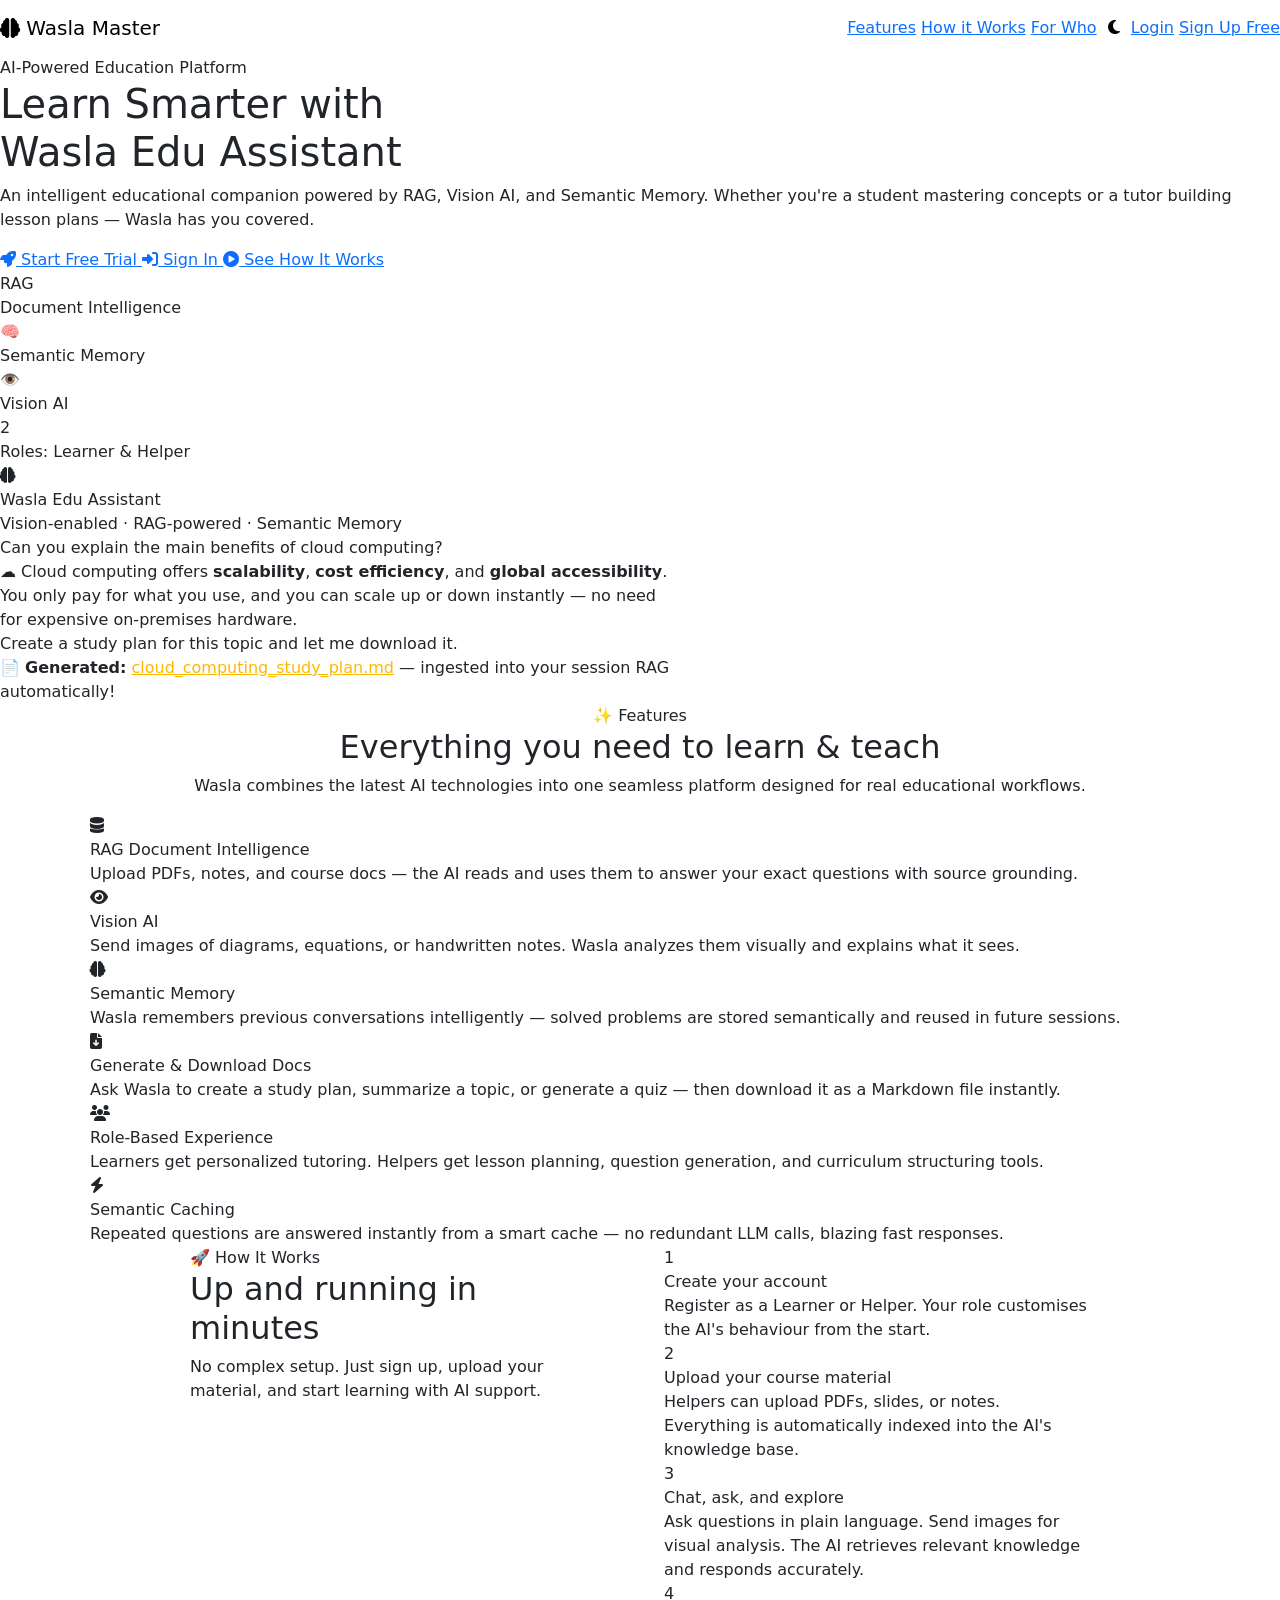
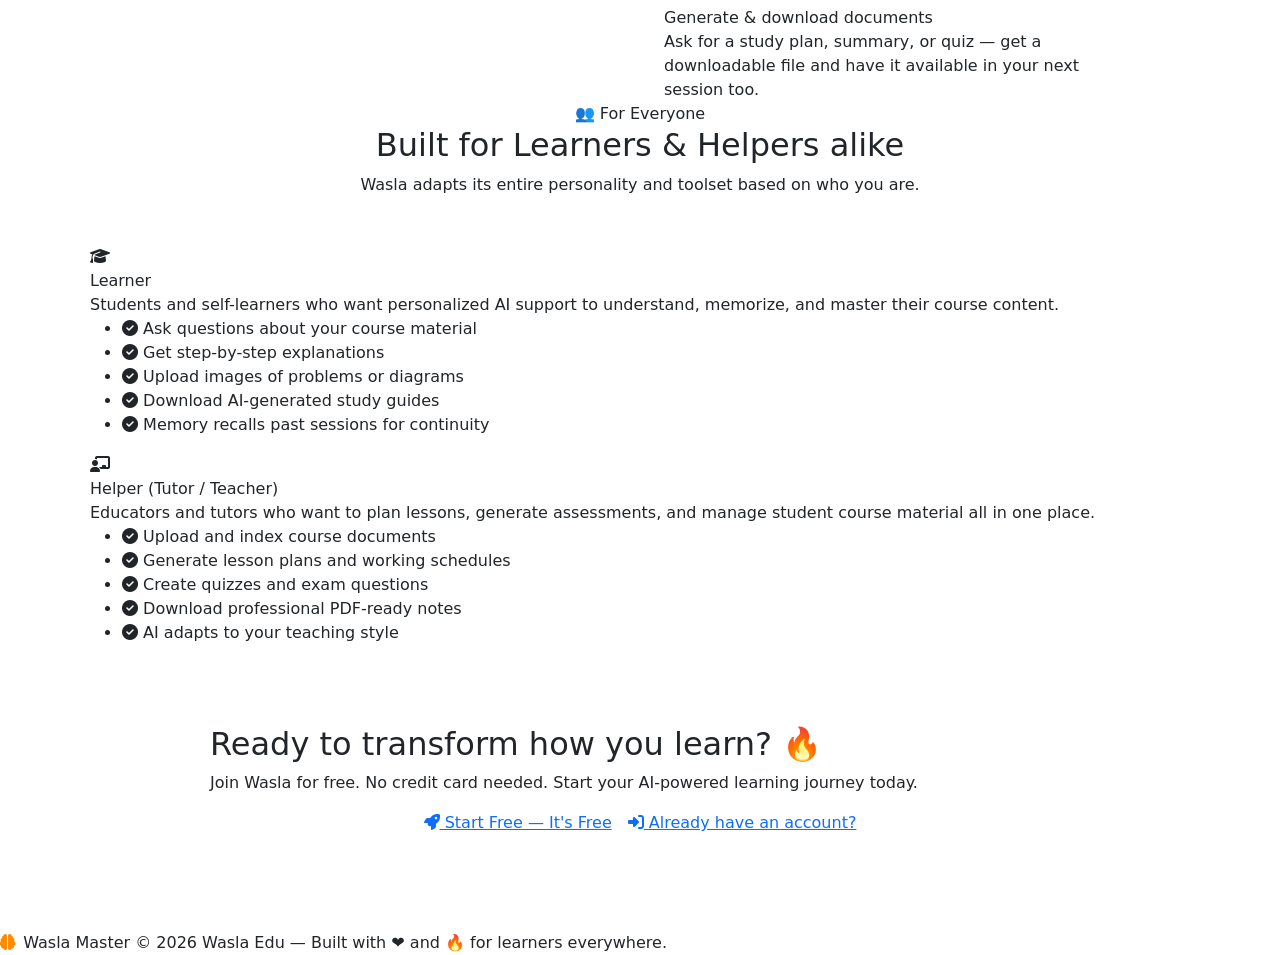
==== commit 72f5cb74: "Clean Frontend" ====
--- a/EducationalChatbot/templates/landing.html
+++ b/EducationalChatbot/templates/landing.html
@@ -12,7 +12,7 @@
         href="https://fonts.googleapis.com/css2?family=Inter:wght@300;400;500;600;700;800&family=Space+Grotesk:wght@400;600;700;800&display=swap"
         rel="stylesheet">
     <link rel="stylesheet" href="https://cdnjs.cloudflare.com/ajax/libs/font-awesome/6.4.0/css/all.min.css">
-    <link rel="stylesheet" href="../static/style.css">
+    <link rel="stylesheet" href="/static/style.css">
     <!-- Prevent FOUC Theme Script -->
     <script src="/static/fouc.js"></script>
 </head>
@@ -20,8 +20,8 @@
 <body>
 
     <!-- ── Nav ─────────────────────────────────────────────────────────── -->
-    <nav class="lp-nav">
-        <a class="lp-brand" href="/landing">
+    <nav class="navbar lp-nav">
+        <a class="navbar-brand" href="/landing">
             <i class="fas fa-brain"></i> Wasla Master
         </a>
         <div class="lp-nav-links">
@@ -275,7 +275,7 @@
     </footer>
 
     <script src="https://cdn.jsdelivr.net/npm/bootstrap@5.3.0/dist/js/bootstrap.bundle.min.js"></script>
-    <script src="../static/main.js"></script>
+    <script src="/static/main.js"></script>
 </body>
 
 </html>
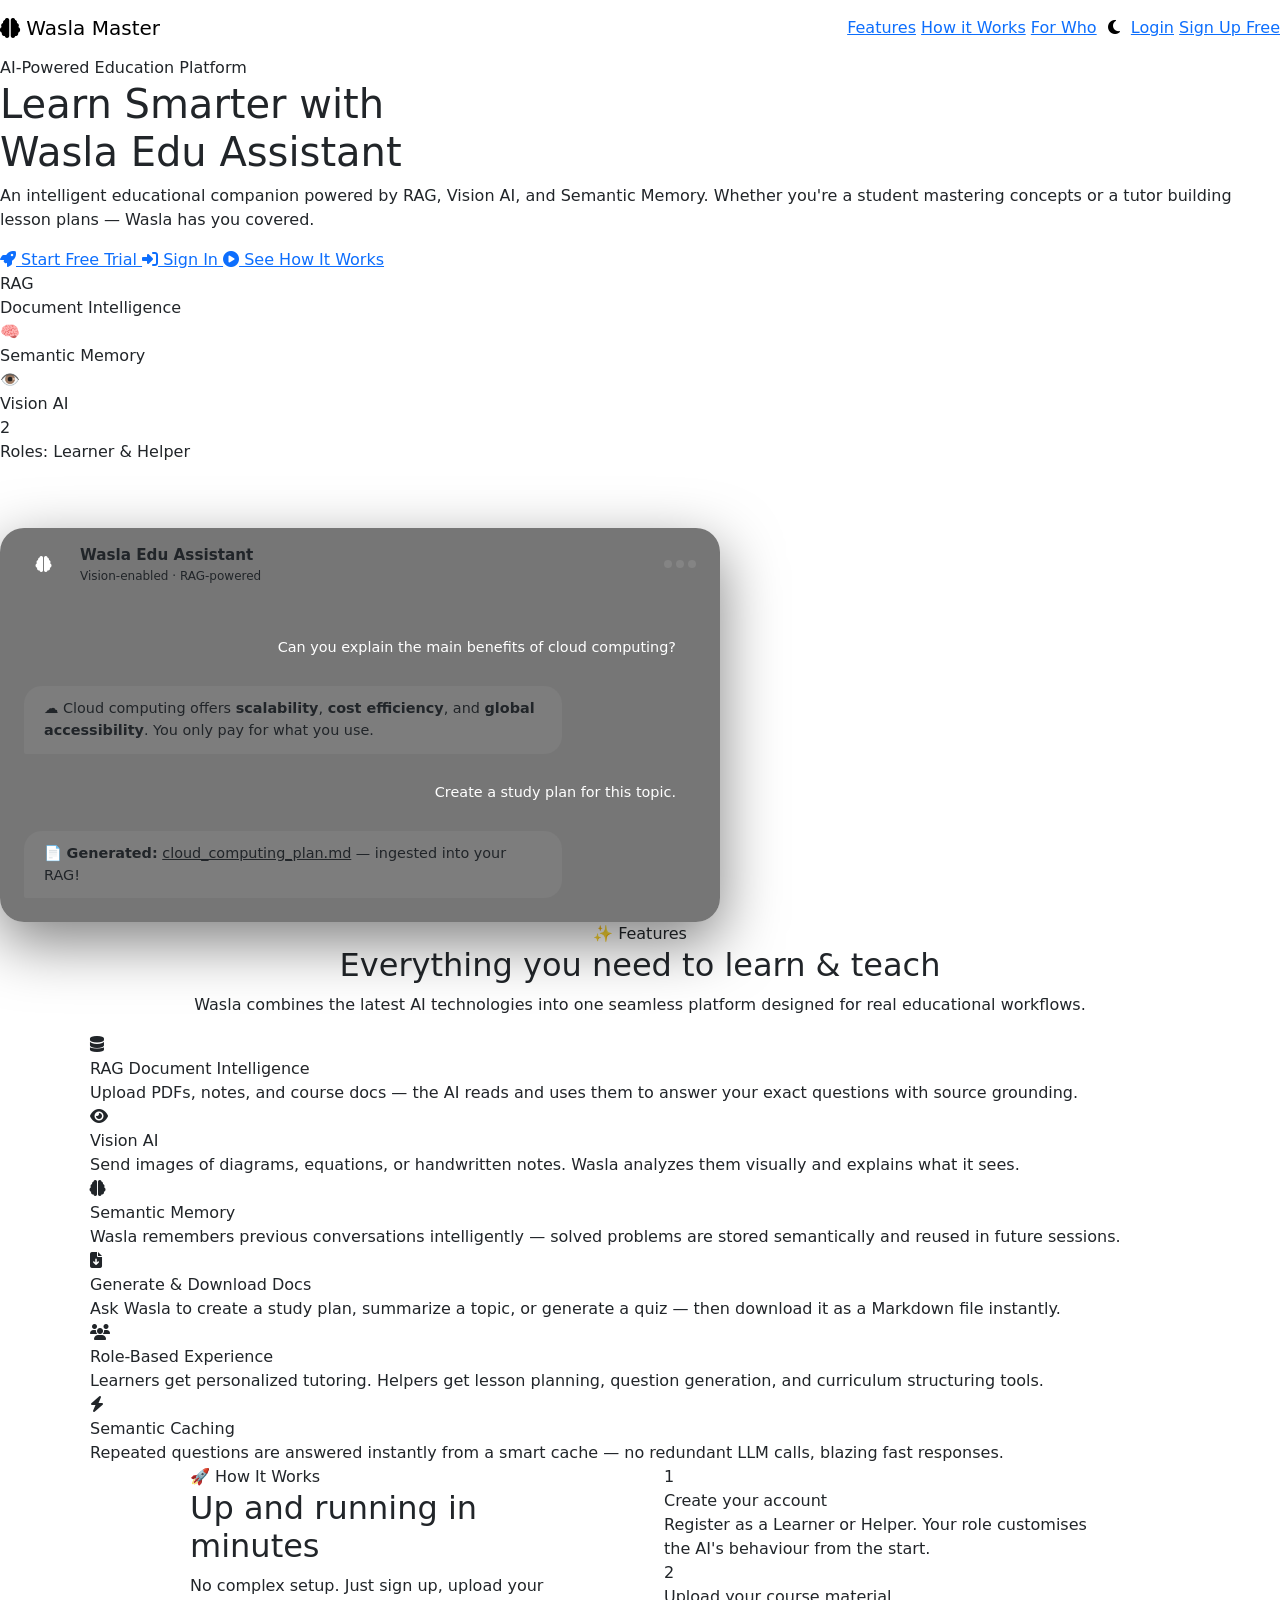
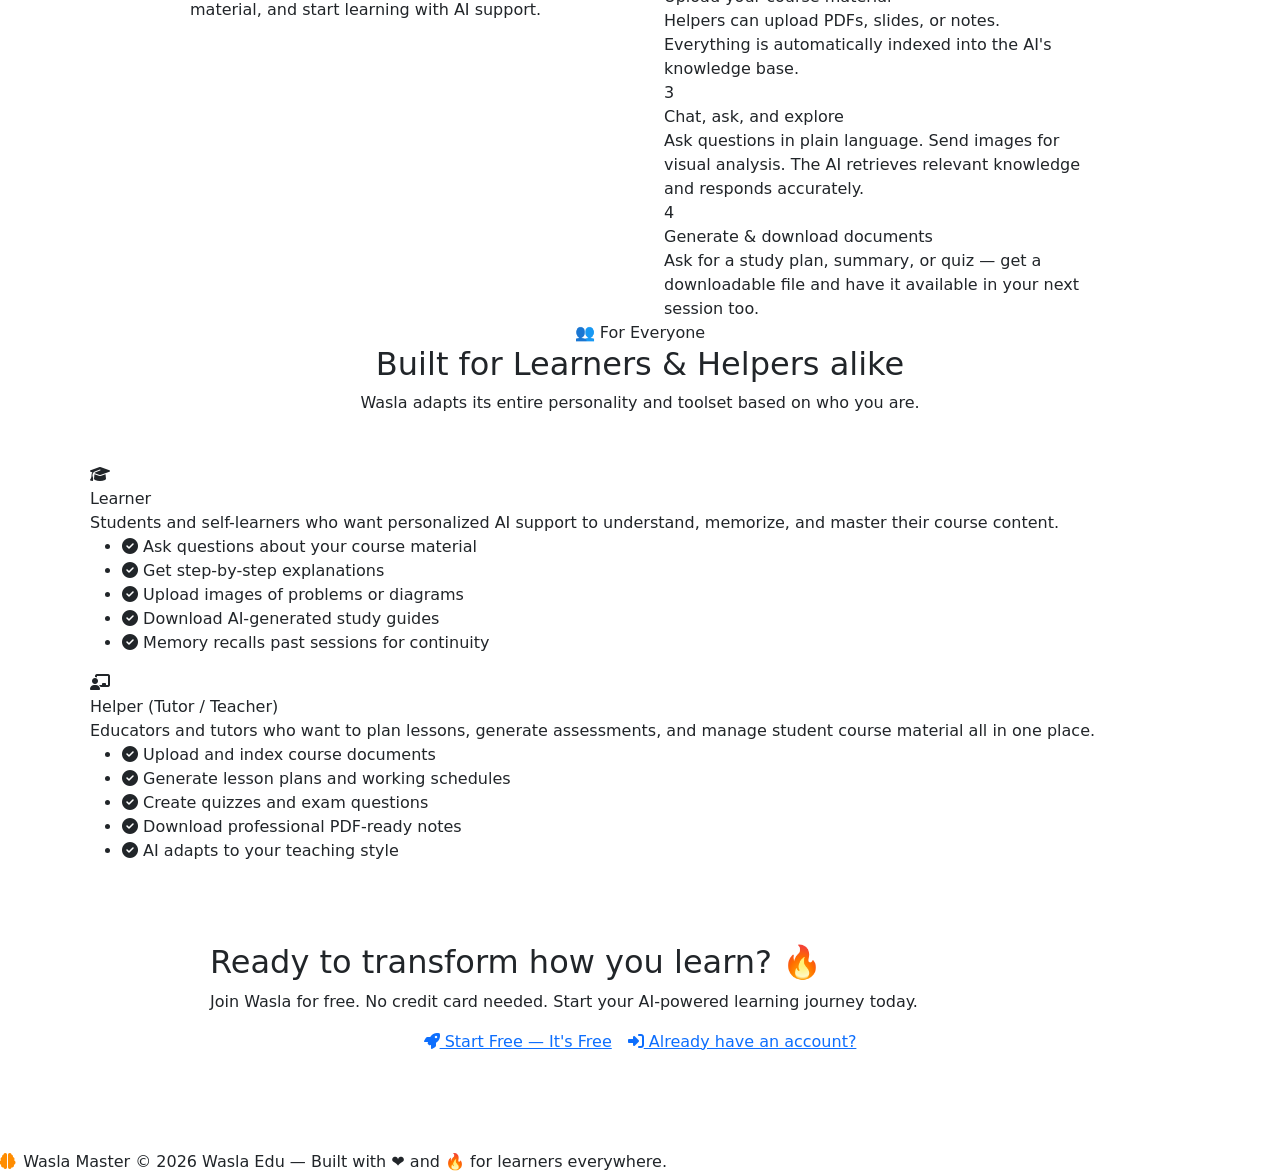
==== commit 28378150: "Clean Frontend" ====
--- a/EducationalChatbot/templates/landing.html
+++ b/EducationalChatbot/templates/landing.html
@@ -39,8 +39,11 @@
 
     <!-- ── Hero ─────────────────────────────────────────────────────────── -->
     <section class="hero" id="home">
-        <div class="hero-badge">
-            <span></span> AI-Powered Education Platform
+        <div class="hero-blob blob-1"></div>
+        <div class="hero-blob blob-2"></div>
+        
+        <div class="hero-badge reveal">
+            <span class="status-dot"></span> AI-Powered Education Platform
         </div>
         <h1 class="hero-title">
             Learn Smarter with<br>
@@ -82,30 +85,28 @@
         </div>
 
         <!-- chat preview card -->
-        <div class="hero-visual" style="width: 100%; max-width: 680px;">
-            <div class="chat-preview">
-                <div class="chat-preview-header">
-                    <div class="cp-avatar"><i class="fas fa-brain"></i></div>
-                    <div>
-                        <div class="cp-title">Wasla Edu Assistant</div>
-                        <div class="cp-sub">Vision-enabled · RAG-powered · Semantic Memory</div>
-                    </div>
-                    <div class="cp-dots">
-                        <span></span><span></span><span></span>
-                    </div>
-                </div>
-                <div class="cp-messages">
-                    <div class="cp-bubble user">Can you explain the main benefits of cloud computing?</div>
-                    <div class="cp-bubble bot">
-                        ☁️ Cloud computing offers <strong>scalability</strong>, <strong>cost efficiency</strong>, and
-                        <strong>global accessibility</strong>. You only pay for what you use, and you can scale up or
-                        down instantly — no need for expensive on-premises hardware.
-                    </div>
-                    <div class="cp-bubble user">Create a study plan for this topic and let me download it.</div>
-                    <div class="cp-bubble bot">
-                        📄 <strong>Generated:</strong> <span
-                            style="color:#ffb800; text-decoration:underline">cloud_computing_study_plan.md</span> —
-                        ingested into your session RAG automatically!
+        <div class="hero-visual reveal" style="width: 100%; max-width: 720px; margin-top: 4rem;">
+            <div class="chat-preview" style="background: rgba(28, 27, 27, 0.6); backdrop-filter: blur(30px); border: 1px solid var(--brd); border-radius: 24px; box-shadow: 0 20px 60px rgba(0,0,0,0.5);">
+                <div class="chat-preview-header" style="border-bottom: 1px solid var(--brd); padding: 1rem 1.5rem; display: flex; align-items: center; gap: 1rem;">
+                    <div class="cp-avatar" style="width: 40px; height: 40px; background: var(--grad); border-radius: 50%; display: flex; align-items: center; justify-content: center; color: #fff;"><i class="fas fa-brain"></i></div>
+                    <div style="text-align: left;">
+                        <div class="cp-title" style="font-weight: 700; font-size: 0.95rem; color: var(--txt-1);">Wasla Edu Assistant</div>
+                        <div class="cp-sub" style="font-size: 0.75rem; color: var(--txt-m);">Vision-enabled · RAG-powered</div>
+                    </div>
+                    <div class="cp-dots" style="margin-left: auto; display: flex; gap: 4px;">
+                        <span style="width: 8px; height: 8px; background: rgba(255,255,255,0.1); border-radius: 50%;"></span>
+                        <span style="width: 8px; height: 8px; background: rgba(255,255,255,0.1); border-radius: 50%;"></span>
+                        <span style="width: 8px; height: 8px; background: rgba(255,255,255,0.1); border-radius: 50%;"></span>
+                    </div>
+                </div>
+                <div class="cp-messages" style="padding: 1.5rem; display: flex; flex-direction: column; gap: 1rem; text-align: left;">
+                    <div class="cp-bubble user" style="align-self: flex-end; background: var(--grad); padding: 0.75rem 1.25rem; border-radius: 18px 18px 2px 18px; color: #fff; font-size: 0.9rem; max-width: 80%;">Can you explain the main benefits of cloud computing?</div>
+                    <div class="cp-bubble bot" style="align-self: flex-start; background: rgba(255,255,255,0.05); border: 1px solid var(--brd); padding: 0.75rem 1.25rem; border-radius: 18px 18px 18px 2px; color: var(--txt-1); font-size: 0.9rem; max-width: 80%;">
+                        ☁️ Cloud computing offers <strong>scalability</strong>, <strong>cost efficiency</strong>, and <strong>global accessibility</strong>. You only pay for what you use.
+                    </div>
+                    <div class="cp-bubble user" style="align-self: flex-end; background: var(--grad); padding: 0.75rem 1.25rem; border-radius: 18px 18px 2px 18px; color: #fff; font-size: 0.9rem; max-width: 80%;">Create a study plan for this topic.</div>
+                    <div class="cp-bubble bot" style="align-self: flex-start; background: rgba(255,255,255,0.05); border: 1px solid var(--brd); padding: 0.75rem 1.25rem; border-radius: 18px 18px 18px 2px; color: var(--txt-1); font-size: 0.9rem; max-width: 80%;">
+                        📄 <strong>Generated:</strong> <span style="color:var(--tertiary); text-decoration:underline">cloud_computing_plan.md</span> — ingested into your RAG!
                     </div>
                 </div>
             </div>
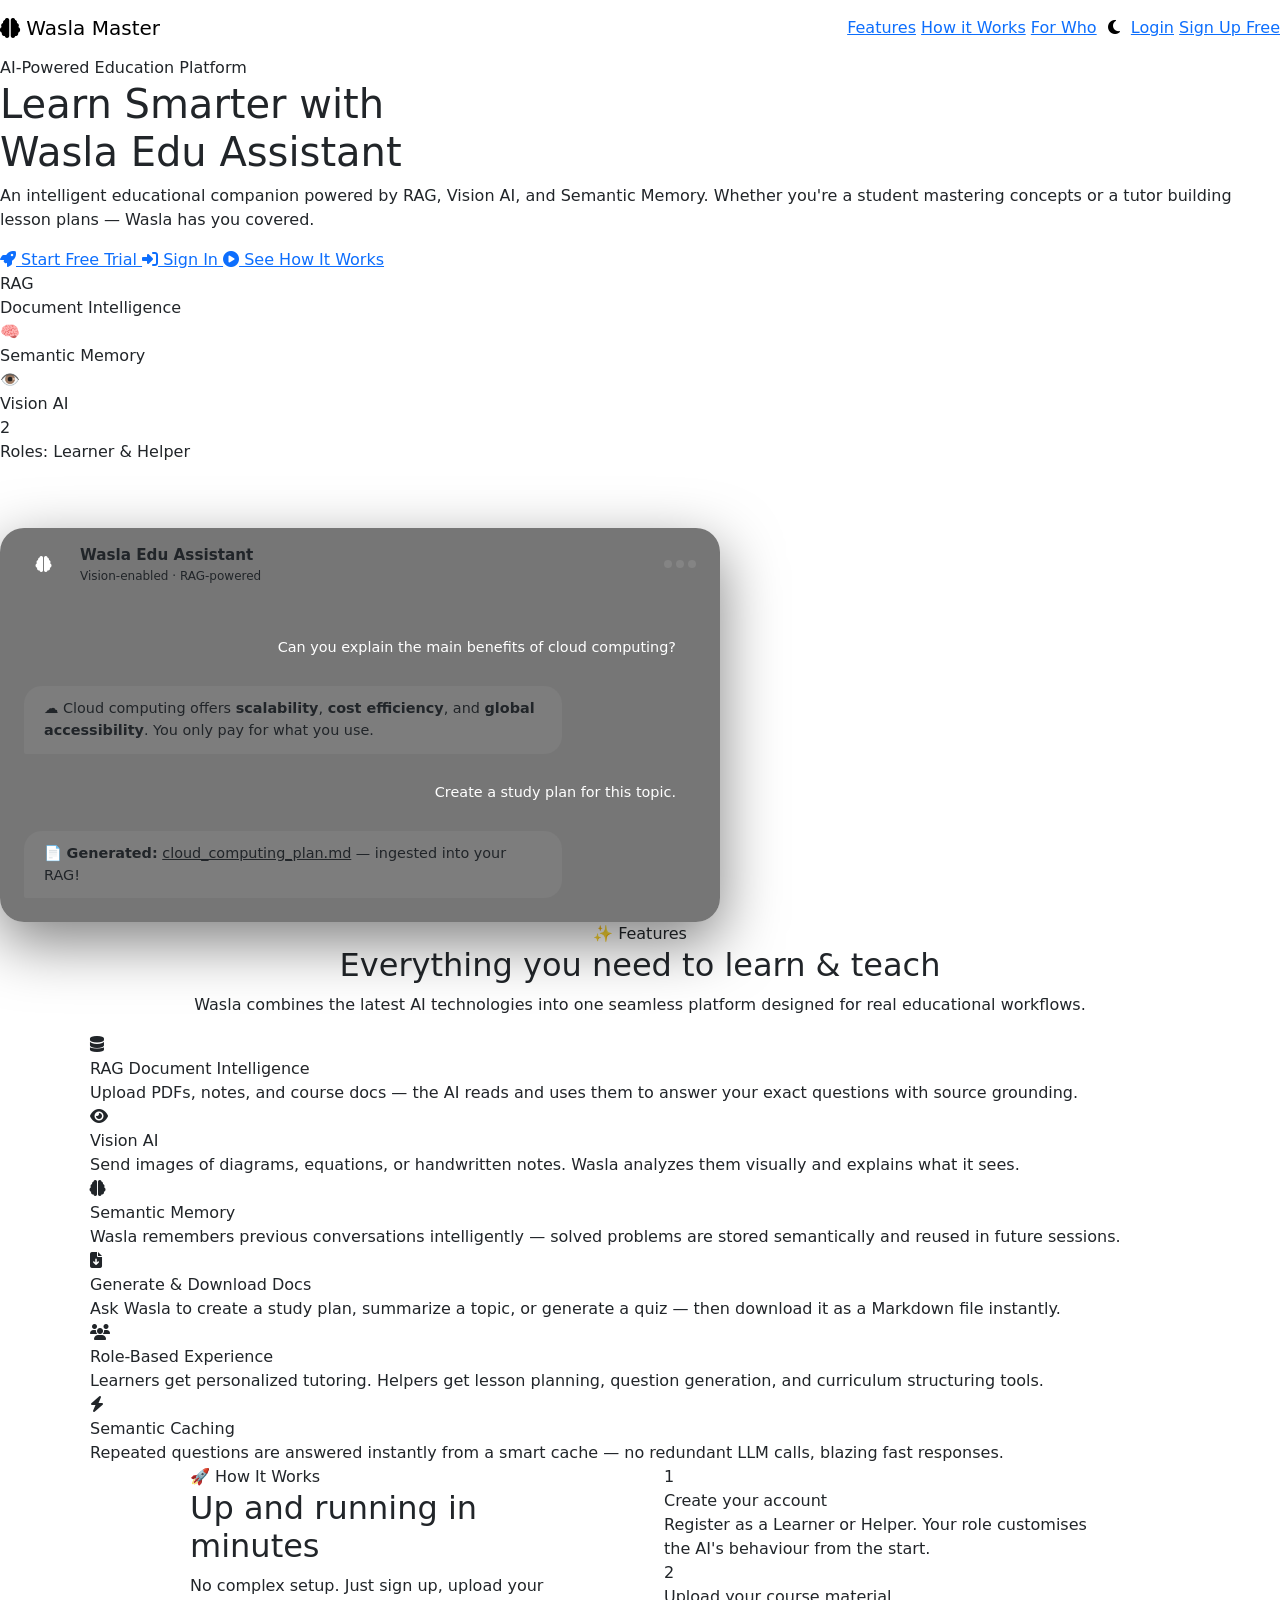
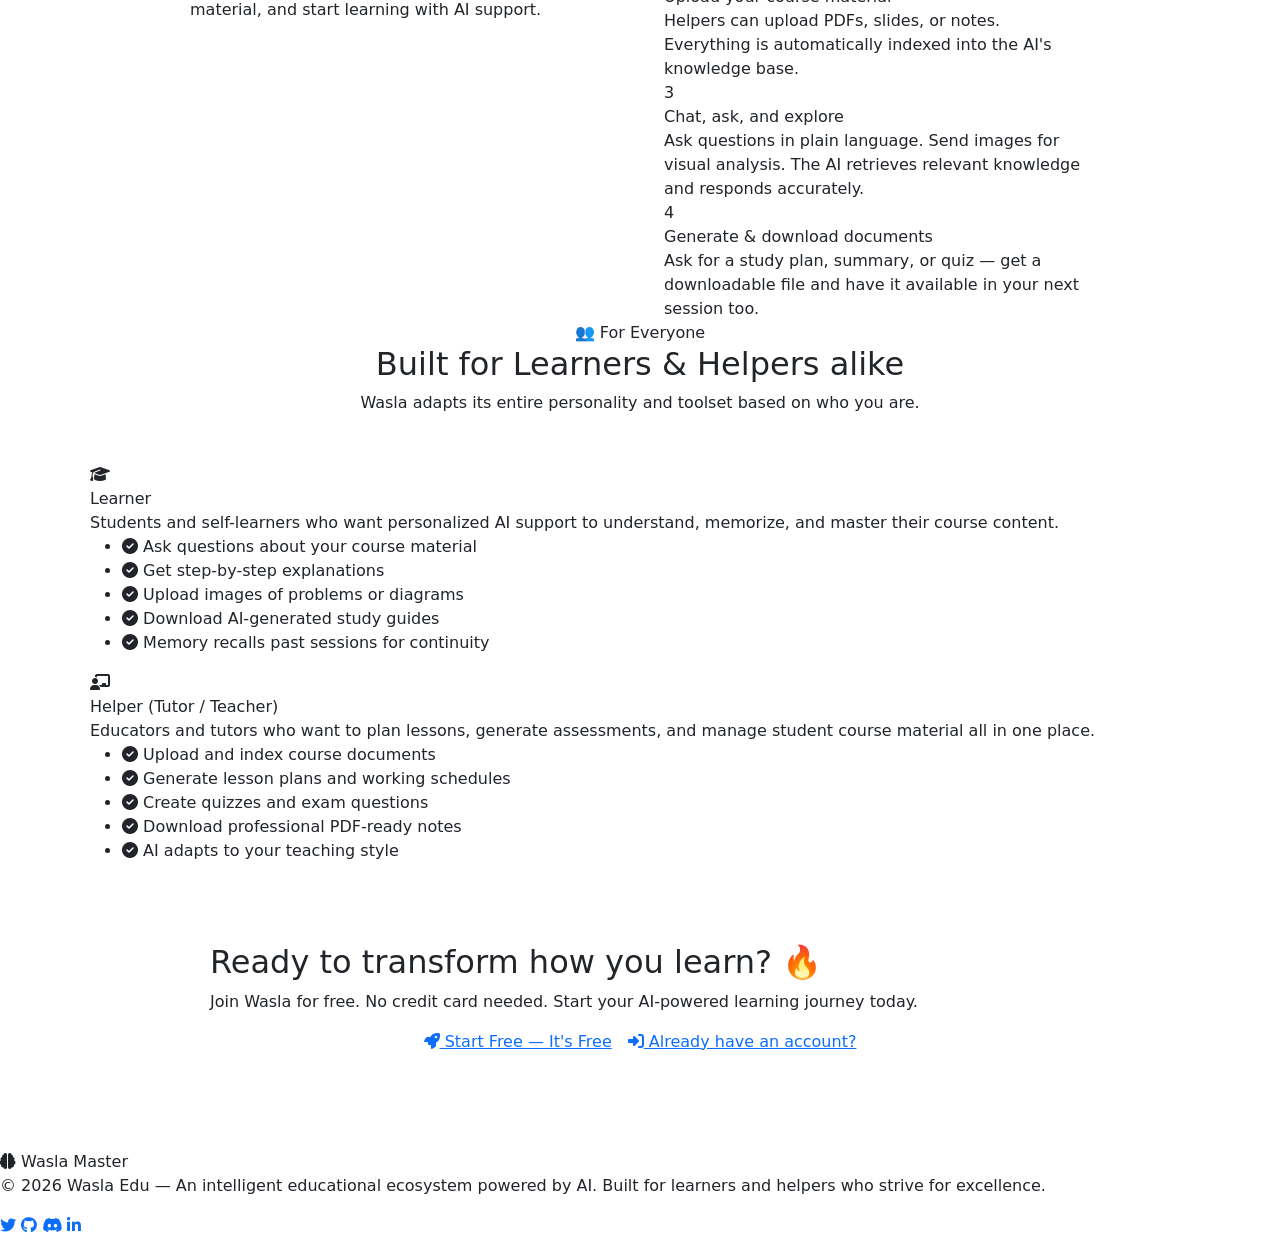
==== commit 5d06eddc: "Clean Frontend" ====
--- a/EducationalChatbot/templates/landing.html
+++ b/EducationalChatbot/templates/landing.html
@@ -270,9 +270,19 @@
 
     <!-- ── Footer ─────────────────────────────────────────────────────────── -->
     <footer>
-        <span class="brand"><i class="fas fa-brain"
-                style="-webkit-text-fill-color:initial;color:#ff8c00;margin-right:.45rem"></i>Wasla Master</span>
-        <span class="copy">© 2026 Wasla Edu — Built with ❤️ and 🔥 for learners everywhere.</span>
+        <div class="footer-brand">
+            <i class="fas fa-brain"></i> Wasla Master
+        </div>
+        <p class="copy">
+            © 2026 Wasla Edu — An intelligent educational ecosystem powered by AI. 
+            Built for learners and helpers who strive for excellence.
+        </p>
+        <div class="social-links">
+            <a href="#" class="social-link" title="Twitter"><i class="fab fa-twitter"></i></a>
+            <a href="#" class="social-link" title="GitHub"><i class="fab fa-github"></i></a>
+            <a href="#" class="social-link" title="Discord"><i class="fab fa-discord"></i></a>
+            <a href="#" class="social-link" title="LinkedIn"><i class="fab fa-linkedin-in"></i></a>
+        </div>
     </footer>
 
     <script src="https://cdn.jsdelivr.net/npm/bootstrap@5.3.0/dist/js/bootstrap.bundle.min.js"></script>
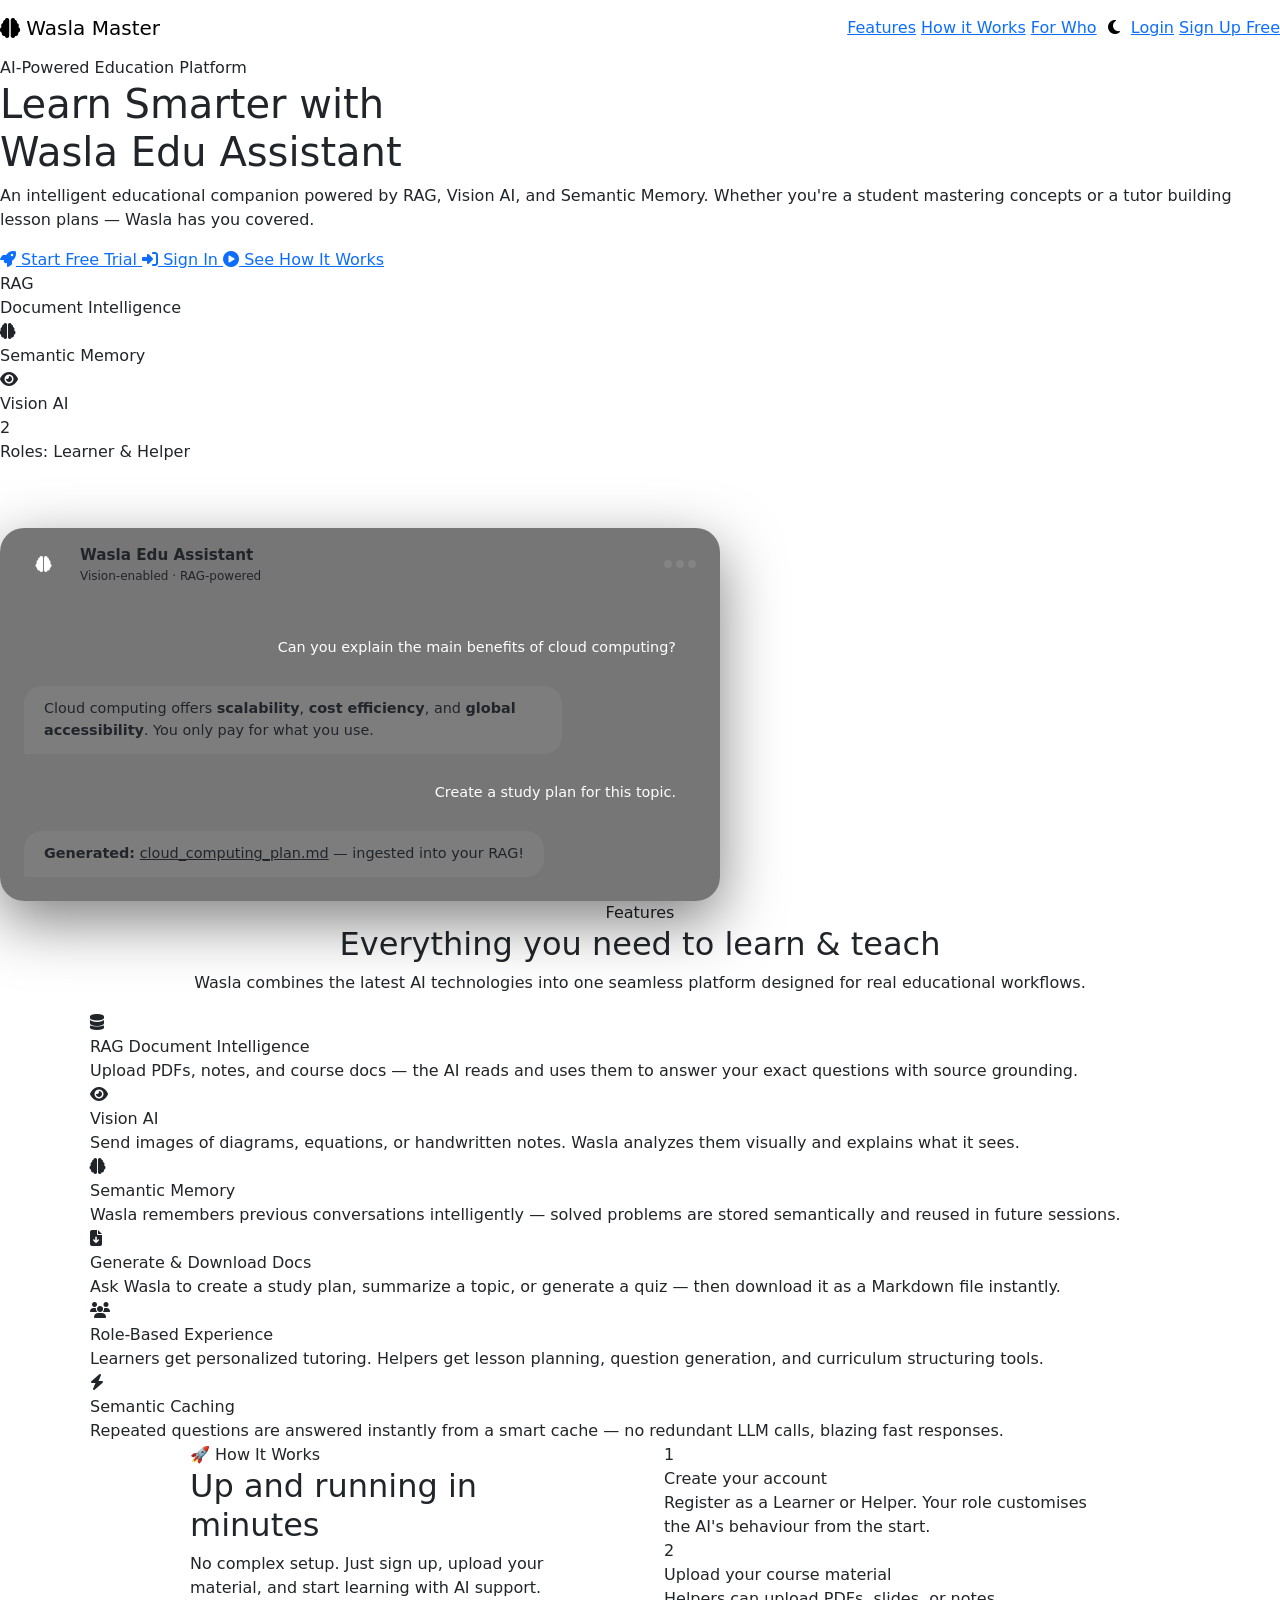
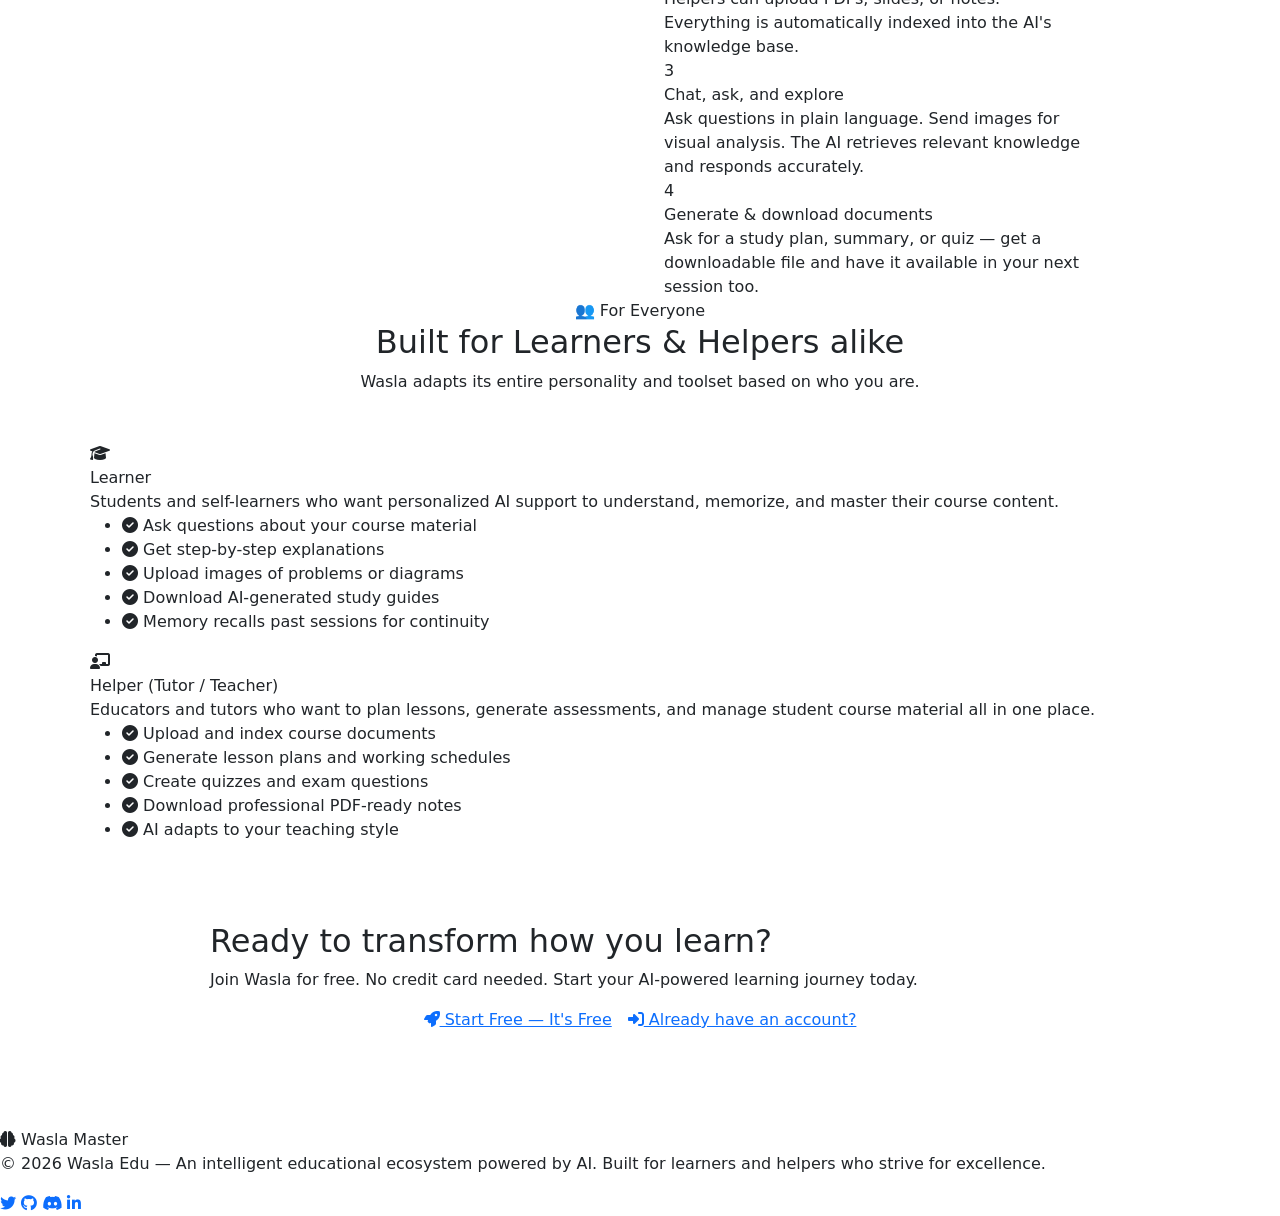
==== commit e7cfaed6: "Upgrade auth, add SQLite, improve security, and optimize Git workflow" ====
--- a/EducationalChatbot/templates/landing.html
+++ b/EducationalChatbot/templates/landing.html
@@ -71,11 +71,11 @@
                 <div class="stat-label">Document Intelligence</div>
             </div>
             <div class="stat">
-                <div class="stat-num">🧠</div>
+                <div class="stat-num"><i class="fas fa-brain"></i></div>
                 <div class="stat-label">Semantic Memory</div>
             </div>
             <div class="stat">
-                <div class="stat-num">👁️</div>
+                <div class="stat-num"><i class="fas fa-eye"></i></div>
                 <div class="stat-label">Vision AI</div>
             </div>
             <div class="stat">
@@ -102,11 +102,11 @@
                 <div class="cp-messages" style="padding: 1.5rem; display: flex; flex-direction: column; gap: 1rem; text-align: left;">
                     <div class="cp-bubble user" style="align-self: flex-end; background: var(--grad); padding: 0.75rem 1.25rem; border-radius: 18px 18px 2px 18px; color: #fff; font-size: 0.9rem; max-width: 80%;">Can you explain the main benefits of cloud computing?</div>
                     <div class="cp-bubble bot" style="align-self: flex-start; background: rgba(255,255,255,0.05); border: 1px solid var(--brd); padding: 0.75rem 1.25rem; border-radius: 18px 18px 18px 2px; color: var(--txt-1); font-size: 0.9rem; max-width: 80%;">
-                        ☁️ Cloud computing offers <strong>scalability</strong>, <strong>cost efficiency</strong>, and <strong>global accessibility</strong>. You only pay for what you use.
+                        Cloud computing offers <strong>scalability</strong>, <strong>cost efficiency</strong>, and <strong>global accessibility</strong>. You only pay for what you use.
                     </div>
                     <div class="cp-bubble user" style="align-self: flex-end; background: var(--grad); padding: 0.75rem 1.25rem; border-radius: 18px 18px 2px 18px; color: #fff; font-size: 0.9rem; max-width: 80%;">Create a study plan for this topic.</div>
                     <div class="cp-bubble bot" style="align-self: flex-start; background: rgba(255,255,255,0.05); border: 1px solid var(--brd); padding: 0.75rem 1.25rem; border-radius: 18px 18px 18px 2px; color: var(--txt-1); font-size: 0.9rem; max-width: 80%;">
-                        📄 <strong>Generated:</strong> <span style="color:var(--tertiary); text-decoration:underline">cloud_computing_plan.md</span> — ingested into your RAG!
+                        <strong>Generated:</strong> <span style="color:var(--tertiary); text-decoration:underline">cloud_computing_plan.md</span> — ingested into your RAG!
                     </div>
                 </div>
             </div>
@@ -117,7 +117,7 @@
     <section id="features">
         <div style="max-width: 1100px; margin: 0 auto;">
             <div class="text-center reveal">
-                <div class="section-label">✨ Features</div>
+                <div class="section-label">Features</div>
                 <h2 class="section-title">Everything you need to learn & teach</h2>
                 <p class="section-sub mx-auto">Wasla combines the latest AI technologies into one seamless platform
                     designed for real educational workflows.</p>
@@ -253,7 +253,7 @@
     <section style="padding: 4rem 1.5rem 6rem;">
         <div style="max-width: 860px; margin: 0 auto;">
             <div class="cta-banner reveal">
-                <h2 class="cta-title">Ready to transform how you learn? 🔥</h2>
+                <h2 class="cta-title">Ready to transform how you learn?</h2>
                 <p class="cta-sub">Join Wasla for free. No credit card needed. Start your AI-powered learning journey
                     today.</p>
                 <div style="display:flex; gap:1rem; justify-content:center; flex-wrap:wrap;">
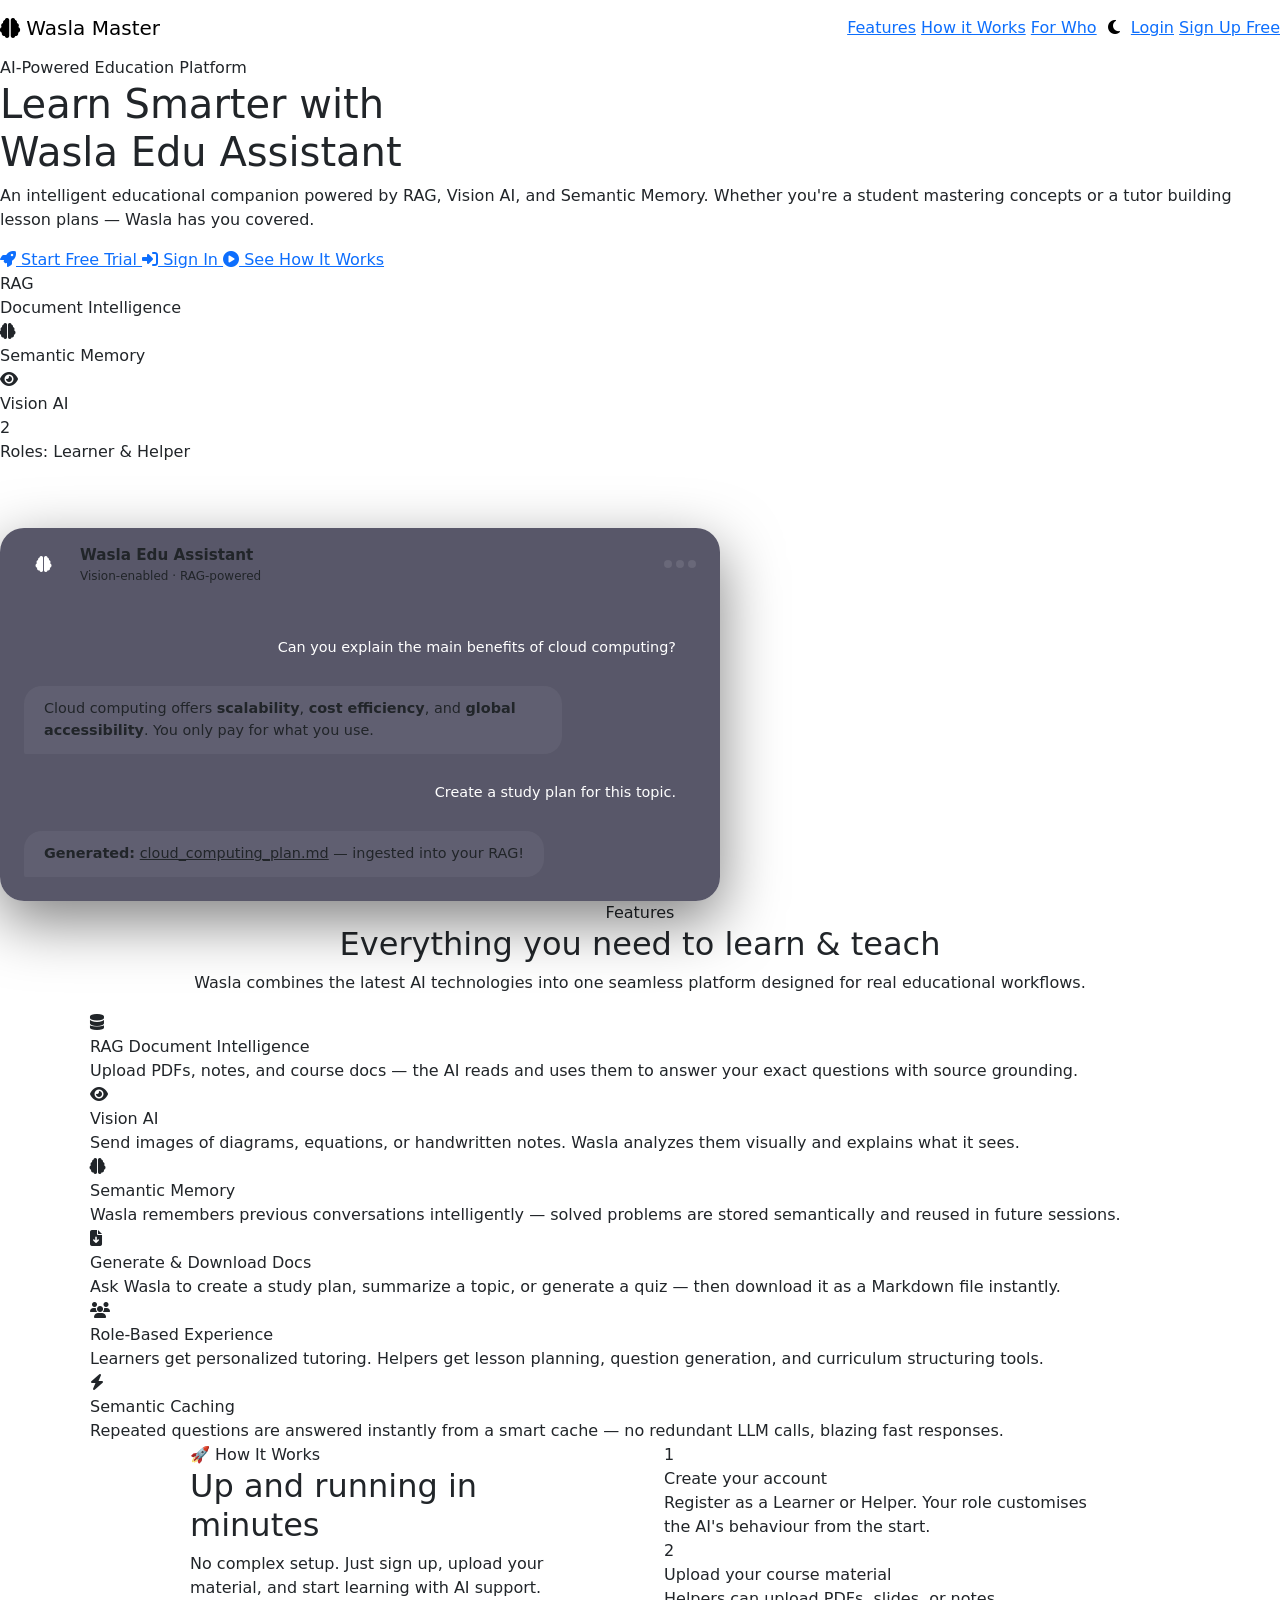
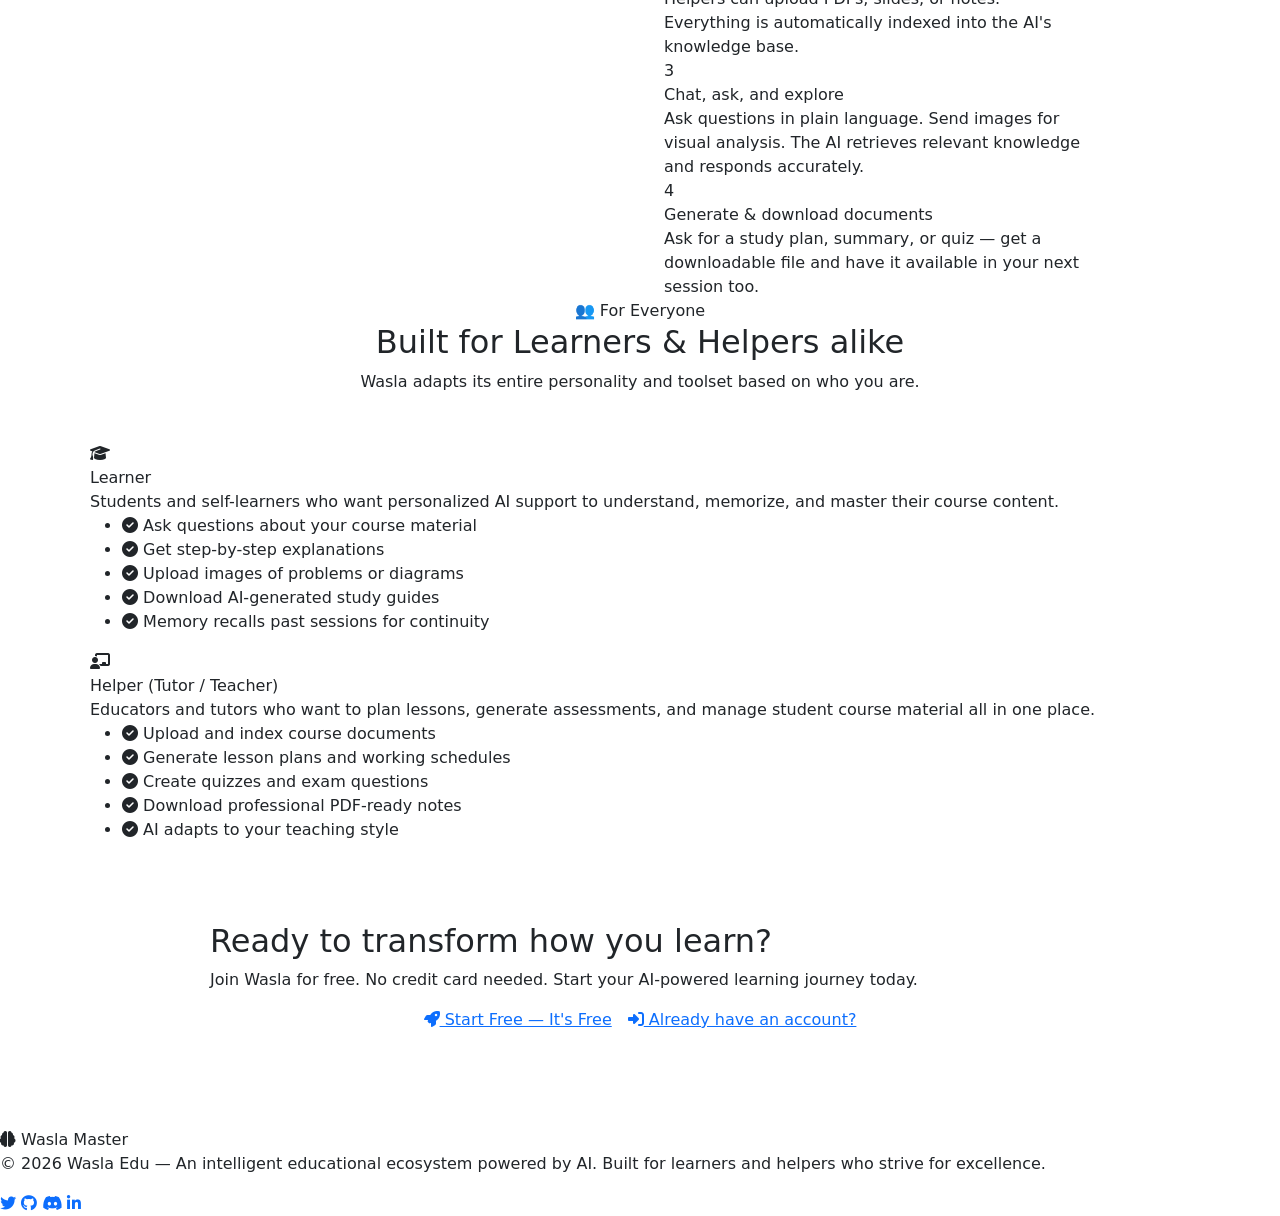
==== commit 6bbd1749: "creating api" ====
--- a/EducationalChatbot/templates/landing.html
+++ b/EducationalChatbot/templates/landing.html
@@ -86,7 +86,7 @@
 
         <!-- chat preview card -->
         <div class="hero-visual reveal" style="width: 100%; max-width: 720px; margin-top: 4rem;">
-            <div class="chat-preview" style="background: rgba(28, 27, 27, 0.6); backdrop-filter: blur(30px); border: 1px solid var(--brd); border-radius: 24px; box-shadow: 0 20px 60px rgba(0,0,0,0.5);">
+            <div class="chat-preview" style="background: rgba(18, 16, 42, 0.7); backdrop-filter: blur(30px); border: 1px solid var(--brd); border-radius: 24px; box-shadow: 0 20px 60px rgba(0,0,0,0.5);">
                 <div class="chat-preview-header" style="border-bottom: 1px solid var(--brd); padding: 1rem 1.5rem; display: flex; align-items: center; gap: 1rem;">
                     <div class="cp-avatar" style="width: 40px; height: 40px; background: var(--grad); border-radius: 50%; display: flex; align-items: center; justify-content: center; color: #fff;"><i class="fas fa-brain"></i></div>
                     <div style="text-align: left;">
